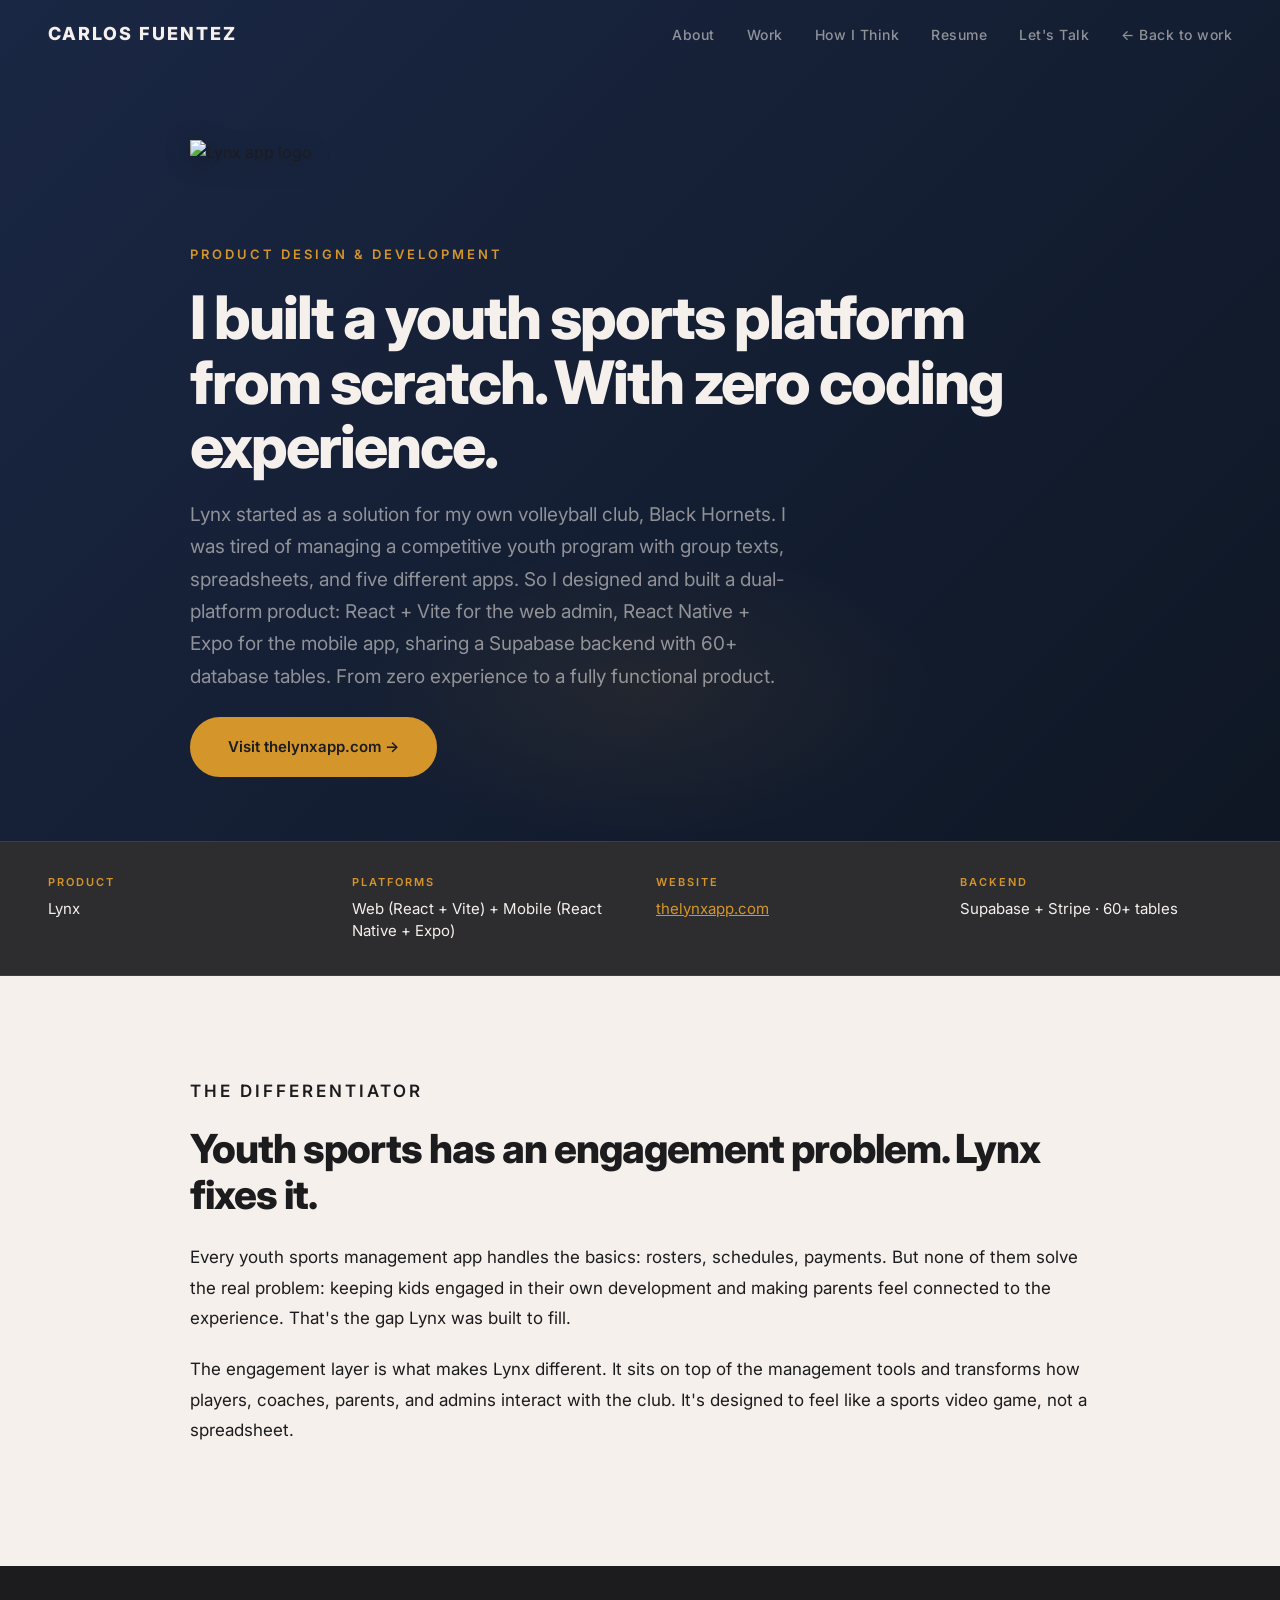
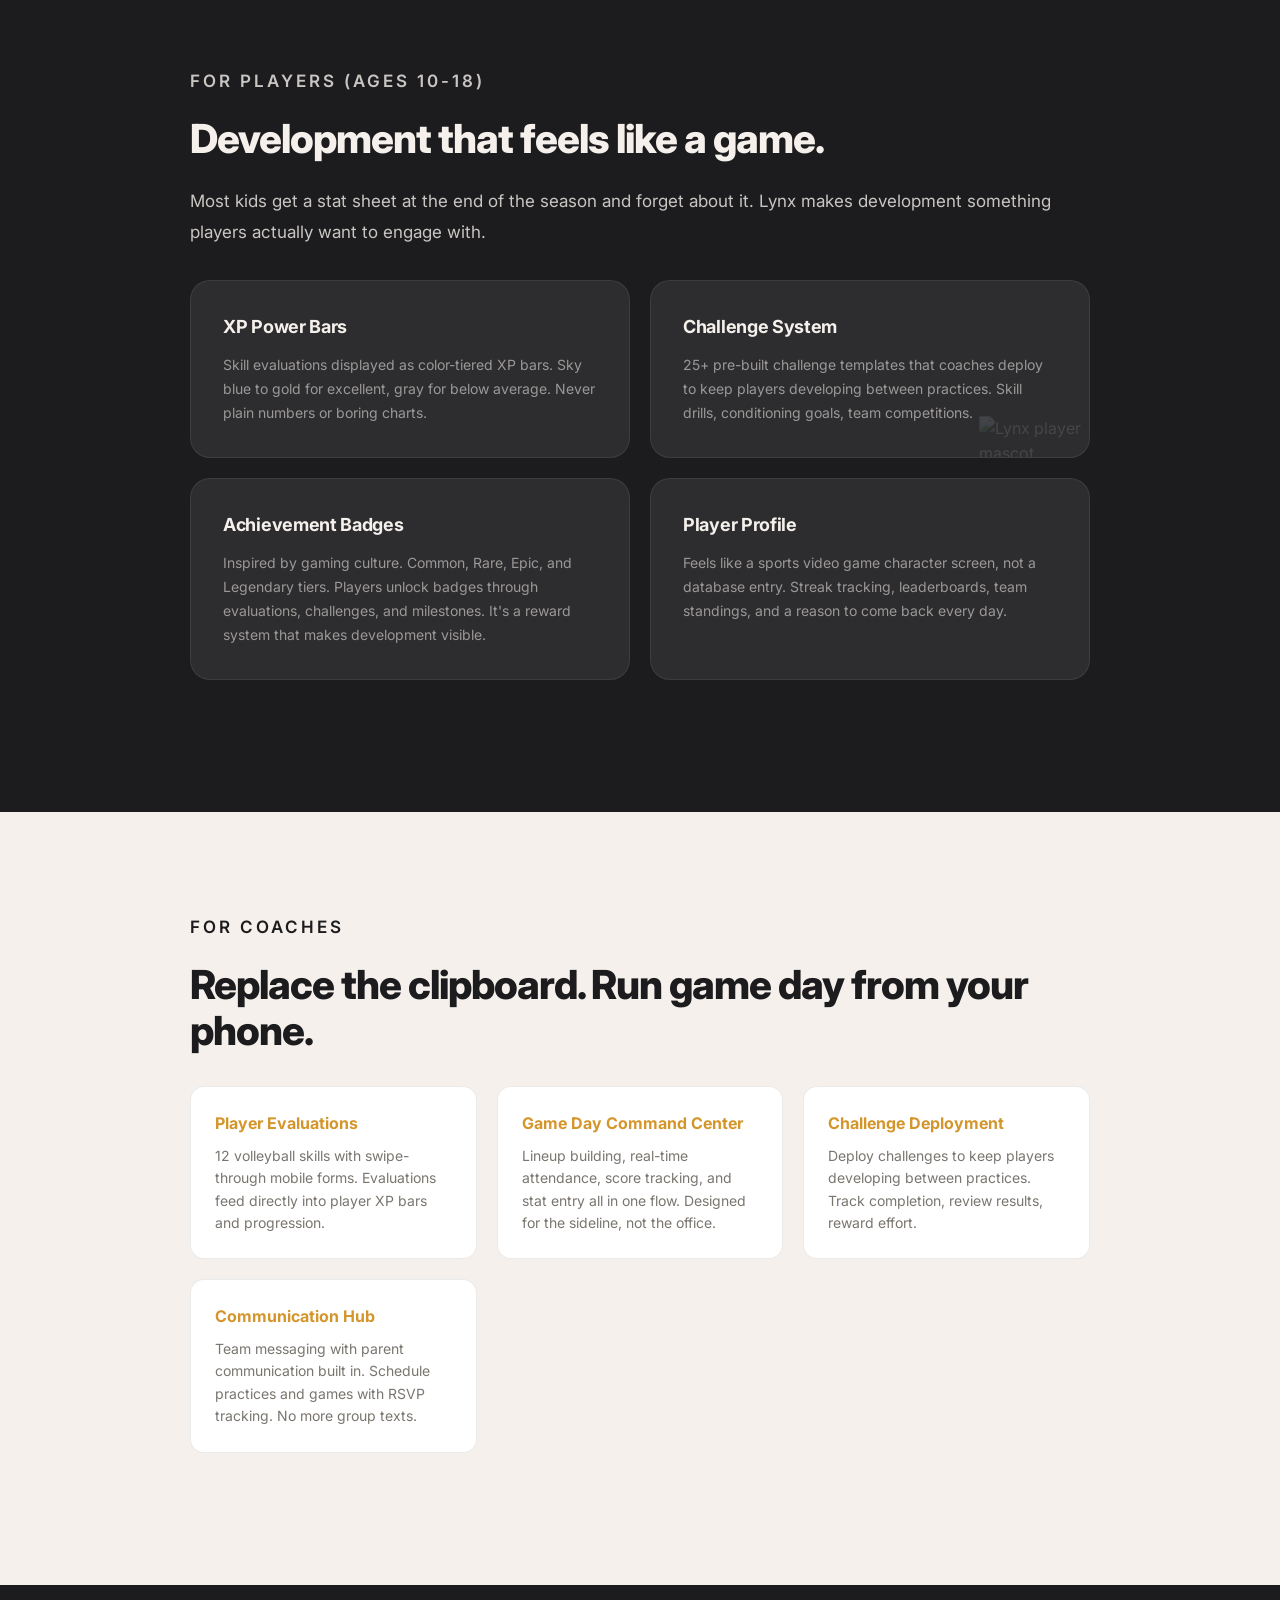
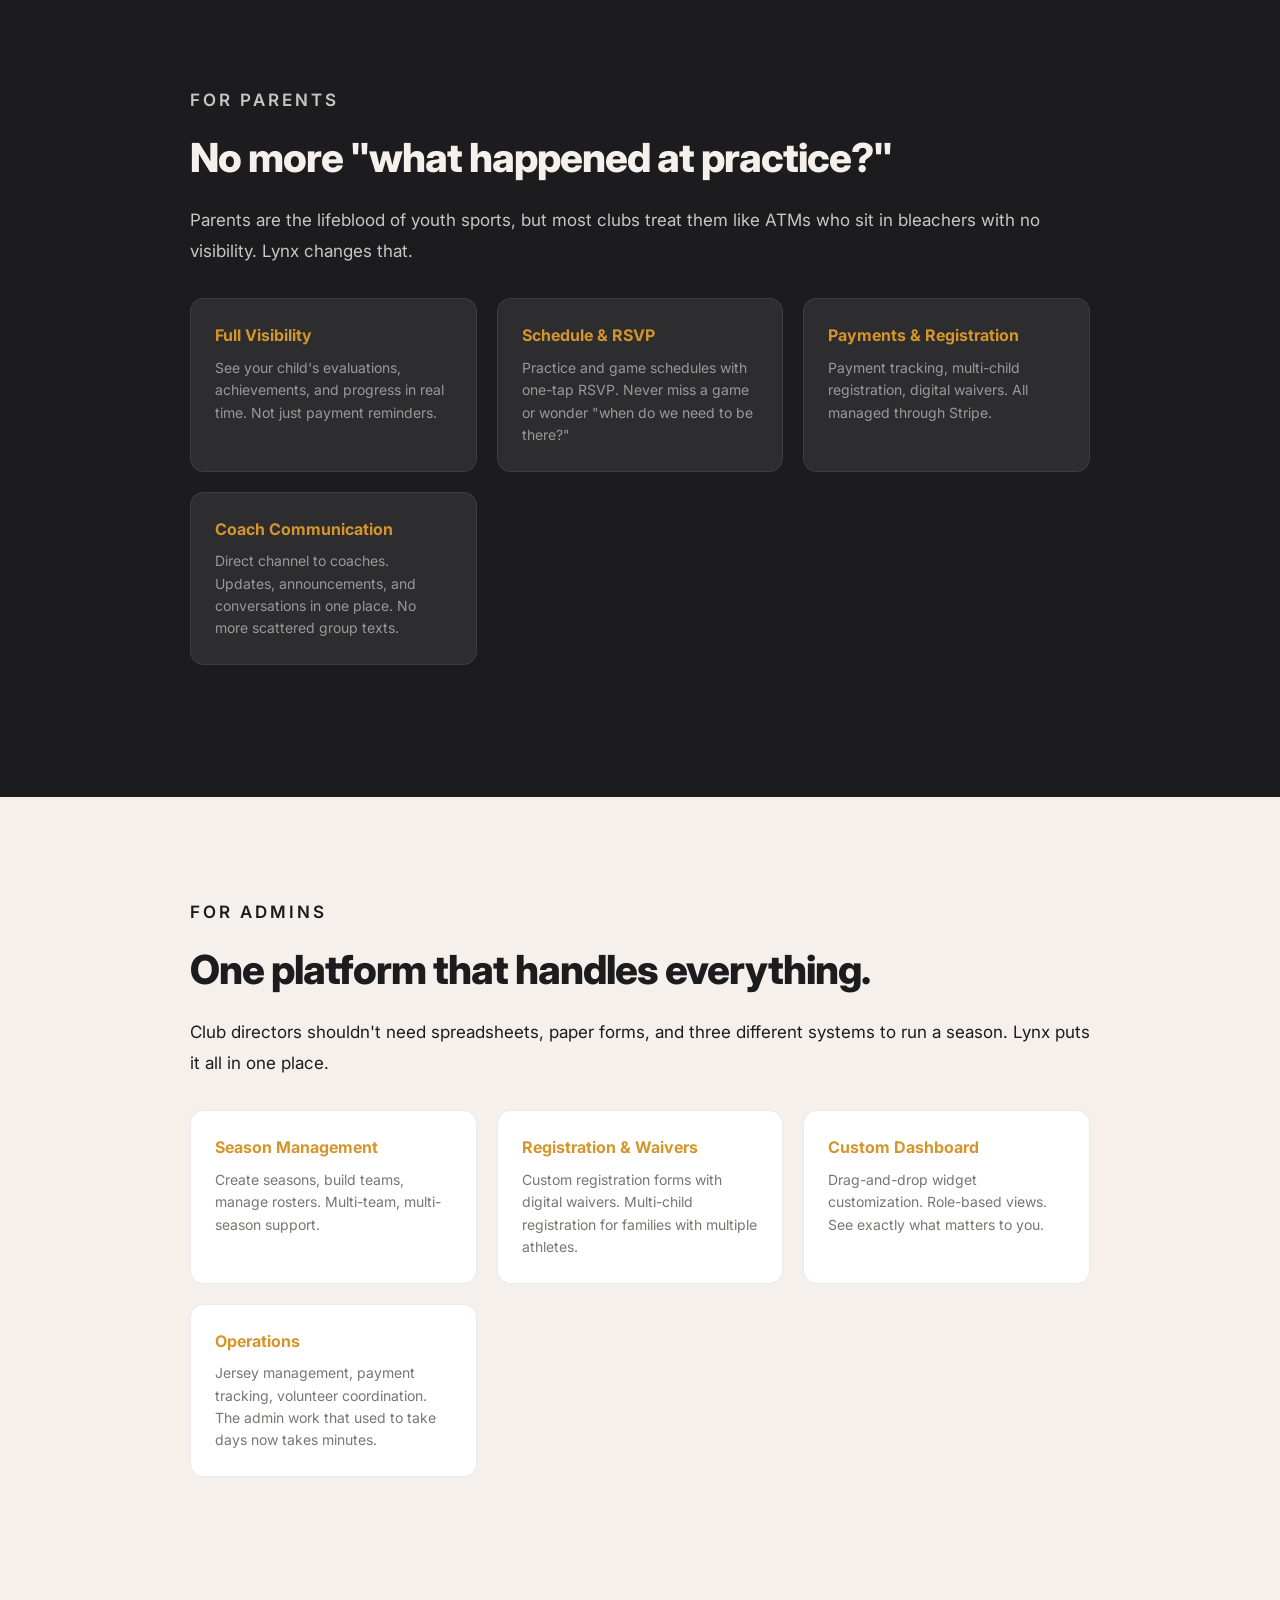
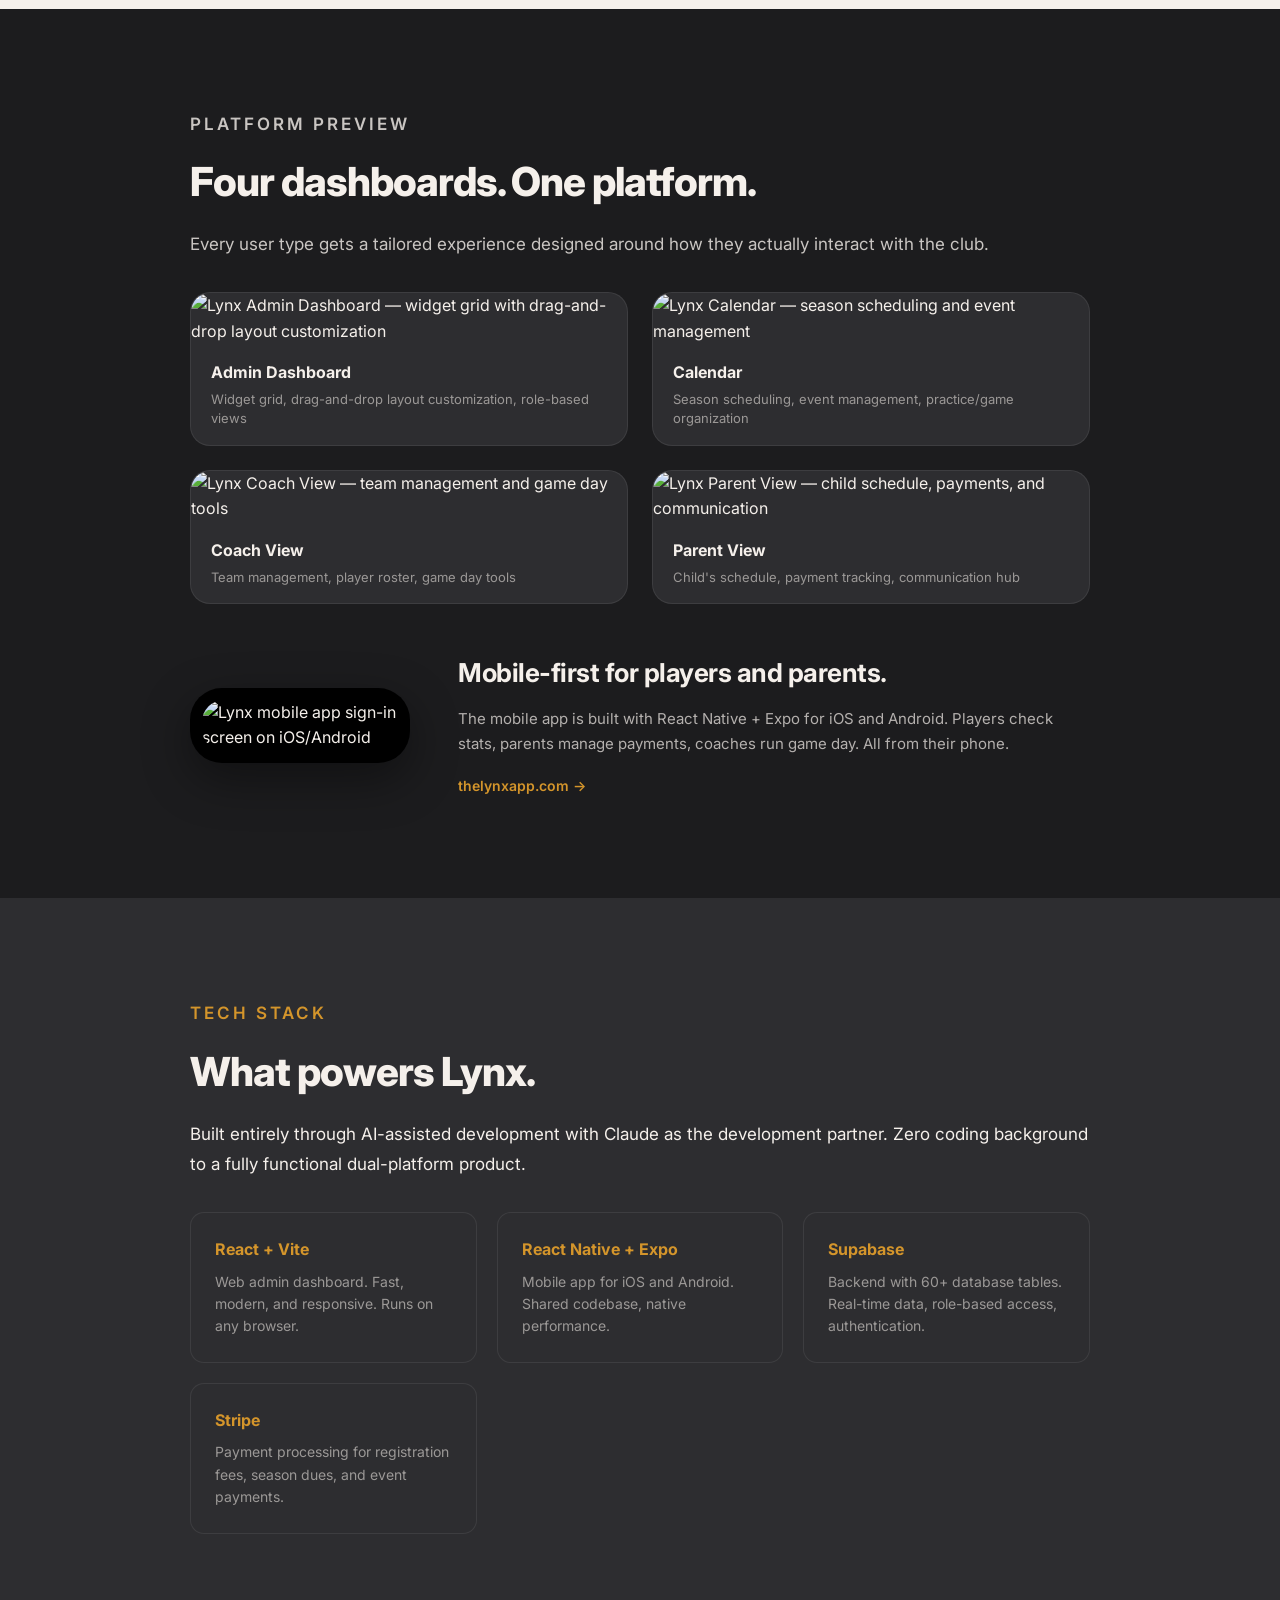
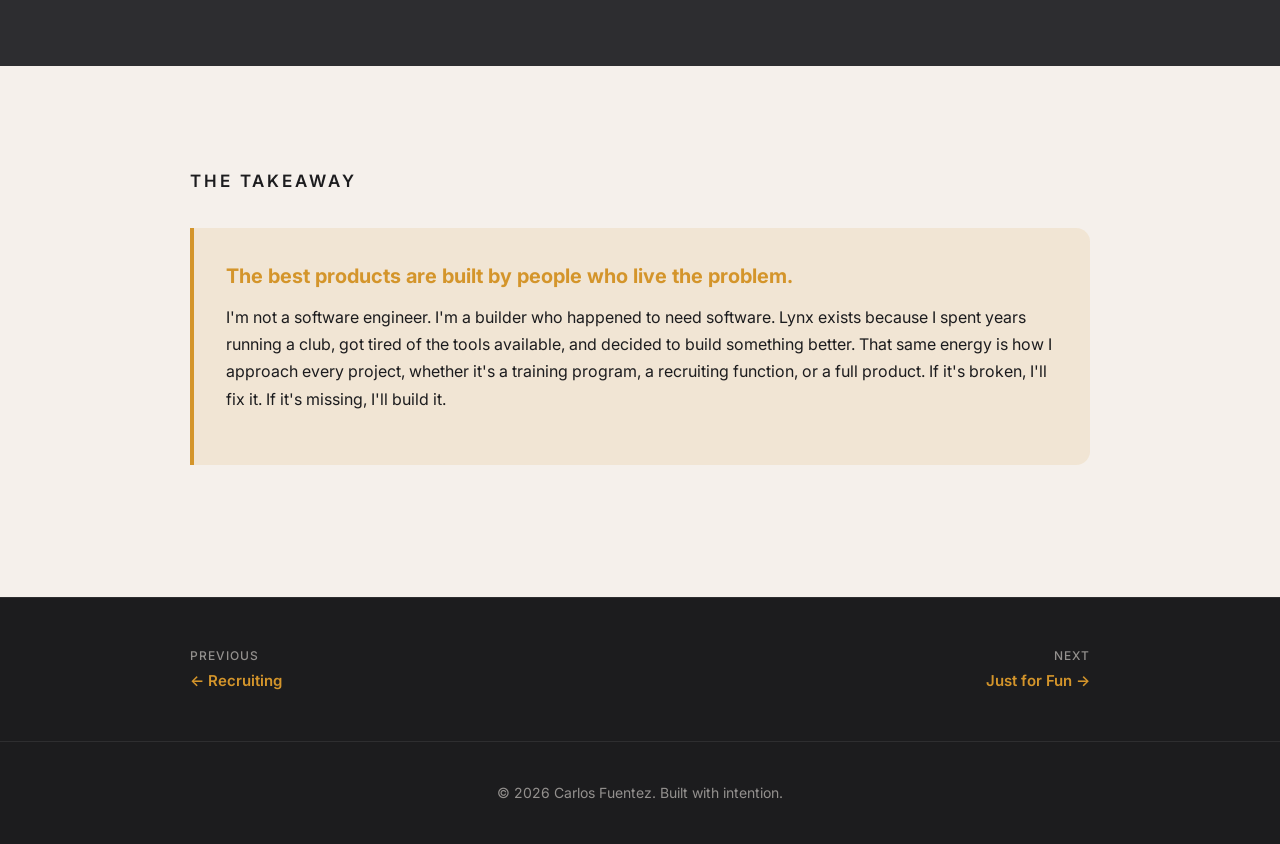
==== lynx.html @ 0f99f7c0 "Rewrite Lynx page with engagement system focus and tech stack Complete content rewrite: new hero mes" ====
<!DOCTYPE html>
<html lang="en">
<head>
  <meta charset="UTF-8">
  <meta name="viewport" content="width=device-width, initial-scale=1.0">
  <title>Lynx — Carlos Fuentez</title>
  <meta name="description" content="Lynx: a dual-platform youth sports engagement and operations platform built from scratch with zero coding experience. React web + React Native mobile, Supabase backend, 60+ database tables.">
  <link rel="stylesheet" href="css/style.css">
  <style>
    .lynx-brand { background: linear-gradient(135deg, #1a2744 0%, #0f1724 100%); }
  </style>
</head>
<body>

  <!-- Navigation -->
  <nav id="nav">
    <a href="index.html" class="nav-name">Carlos Fuentez</a>
    <ul class="nav-links">
      <li><a href="index.html#about">About</a></li>
      <li><a href="index.html#work">Work</a></li>
      <li><a href="index.html#philosophy">How I Think</a></li>
      <li><a href="resume.html">Resume</a></li>
      <li><a href="index.html#contact">Let's Talk</a></li>
      <li><a href="index.html#work" class="nav-back">← Back to work</a></li>
    </ul>
    <button class="nav-hamburger" aria-label="Toggle menu">
      <span></span>
      <span></span>
      <span></span>
    </button>
  </nav>

  <div class="mobile-menu">
    <a href="index.html#about">About</a>
    <a href="index.html#work">Work</a>
    <a href="index.html#philosophy">How I Think</a>
    <a href="resume.html">Resume</a>
    <a href="index.html#contact">Let's Talk</a>
    <a href="index.html#work">← Back to work</a>
  </div>

  <!-- ==================== HERO ==================== -->
  <section class="cs-hero lynx-brand" style="min-height: 55vh;">
    <div class="cs-hero-inner">
      <div class="lynx-hero-logo reveal">
        <img src="images/lynx-logo.png" alt="Lynx app logo" class="lynx-hero-logo-img">
      </div>
      <p class="cs-hero-label reveal">Product Design & Development</p>
      <h1 class="cs-hero-headline reveal">I built a youth sports platform from scratch. With zero coding experience.</h1>
      <p class="cs-hero-subtext reveal">Lynx started as a solution for my own volleyball club, Black Hornets. I was tired of managing a competitive youth program with group texts, spreadsheets, and five different apps. So I designed and built a dual-platform product: React + Vite for the web admin, React Native + Expo for the mobile app, sharing a Supabase backend with 60+ database tables. From zero experience to a fully functional product.</p>
      <a href="https://thelynxapp.com" target="_blank" rel="noopener" class="btn-primary reveal" style="margin-top: 24px; display: inline-block;">Visit thelynxapp.com →</a>
    </div>
  </section>

  <!-- Metadata Bar -->
  <div class="meta-bar">
    <div class="meta-bar-inner reveal">
      <div class="reveal-child">
        <p class="meta-item-label">Product</p>
        <p class="meta-item-value">Lynx</p>
      </div>
      <div class="reveal-child">
        <p class="meta-item-label">Platforms</p>
        <p class="meta-item-value">Web (React + Vite) + Mobile (React Native + Expo)</p>
      </div>
      <div class="reveal-child">
        <p class="meta-item-label">Website</p>
        <p class="meta-item-value"><a href="https://thelynxapp.com" target="_blank" rel="noopener" style="color: var(--accent); text-decoration: underline;">thelynxapp.com</a></p>
      </div>
      <div class="reveal-child">
        <p class="meta-item-label">Backend</p>
        <p class="meta-item-value">Supabase + Stripe · 60+ tables</p>
      </div>
    </div>
  </div>

  <!-- ==================== THE ENGAGEMENT SYSTEM ==================== -->
  <section class="cs-section cs-section--light">
    <div class="cs-content reveal">
      <p class="section-label reveal-child">The Differentiator</p>
      <h2 class="reveal-child">Youth sports has an engagement problem. Lynx fixes it.</h2>
      <p class="reveal-child">Every youth sports management app handles the basics: rosters, schedules, payments. But none of them solve the real problem: keeping kids engaged in their own development and making parents feel connected to the experience. That's the gap Lynx was built to fill.</p>
      <p class="reveal-child">The engagement layer is what makes Lynx different. It sits on top of the management tools and transforms how players, coaches, parents, and admins interact with the club. It's designed to feel like a sports video game, not a spreadsheet.</p>
    </div>
  </section>

  <!-- ==================== PLAYER EXPERIENCE ==================== -->
  <section class="cs-section cs-section--dark">
    <div class="cs-content reveal">
      <p class="section-label reveal-child">For Players (Ages 10-18)</p>
      <h2 class="reveal-child">Development that feels like a game.</h2>
      <p class="reveal-child">Most kids get a stat sheet at the end of the season and forget about it. Lynx makes development something players actually want to engage with.</p>

      <div class="lynx-problems-grid">
        <div class="lynx-problem-card lynx-problem-card--dark reveal-child">
          <h4>XP Power Bars</h4>
          <p>Skill evaluations displayed as color-tiered XP bars. Sky blue to gold for excellent, gray for below average. Never plain numbers or boring charts.</p>
        </div>
        <div class="lynx-problem-card lynx-problem-card--dark lynx-problem-card--mascot reveal-child">
          <img src="images/lynx-mascot-player.png" alt="Lynx player mascot" class="lynx-card-mascot" loading="lazy">
          <h4>Challenge System</h4>
          <p>25+ pre-built challenge templates that coaches deploy to keep players developing between practices. Skill drills, conditioning goals, team competitions.</p>
        </div>
        <div class="lynx-problem-card lynx-problem-card--dark reveal-child">
          <h4>Achievement Badges</h4>
          <p>Inspired by gaming culture. Common, Rare, Epic, and Legendary tiers. Players unlock badges through evaluations, challenges, and milestones. It's a reward system that makes development visible.</p>
        </div>
        <div class="lynx-problem-card lynx-problem-card--dark reveal-child">
          <h4>Player Profile</h4>
          <p>Feels like a sports video game character screen, not a database entry. Streak tracking, leaderboards, team standings, and a reason to come back every day.</p>
        </div>
      </div>
    </div>
  </section>

  <!-- ==================== COACH TOOLS ==================== -->
  <section class="cs-section cs-section--light">
    <div class="cs-content reveal">
      <p class="section-label reveal-child">For Coaches</p>
      <h2 class="reveal-child">Replace the clipboard. Run game day from your phone.</h2>

      <div class="deliverables-grid">
        <div class="deliverable-item deliverable-item--light reveal-child">
          <h4>Player Evaluations</h4>
          <p>12 volleyball skills with swipe-through mobile forms. Evaluations feed directly into player XP bars and progression.</p>
        </div>
        <div class="deliverable-item deliverable-item--light reveal-child">
          <h4>Game Day Command Center</h4>
          <p>Lineup building, real-time attendance, score tracking, and stat entry all in one flow. Designed for the sideline, not the office.</p>
        </div>
        <div class="deliverable-item deliverable-item--light reveal-child">
          <h4>Challenge Deployment</h4>
          <p>Deploy challenges to keep players developing between practices. Track completion, review results, reward effort.</p>
        </div>
        <div class="deliverable-item deliverable-item--light reveal-child">
          <h4>Communication Hub</h4>
          <p>Team messaging with parent communication built in. Schedule practices and games with RSVP tracking. No more group texts.</p>
        </div>
      </div>
    </div>
  </section>

  <!-- ==================== PARENT EXPERIENCE ==================== -->
  <section class="cs-section cs-section--dark">
    <div class="cs-content reveal">
      <p class="section-label reveal-child">For Parents</p>
      <h2 class="reveal-child">No more "what happened at practice?"</h2>
      <p class="reveal-child">Parents are the lifeblood of youth sports, but most clubs treat them like ATMs who sit in bleachers with no visibility. Lynx changes that.</p>

      <div class="deliverables-grid">
        <div class="deliverable-item reveal-child">
          <h4>Full Visibility</h4>
          <p>See your child's evaluations, achievements, and progress in real time. Not just payment reminders.</p>
        </div>
        <div class="deliverable-item reveal-child">
          <h4>Schedule & RSVP</h4>
          <p>Practice and game schedules with one-tap RSVP. Never miss a game or wonder "when do we need to be there?"</p>
        </div>
        <div class="deliverable-item reveal-child">
          <h4>Payments & Registration</h4>
          <p>Payment tracking, multi-child registration, digital waivers. All managed through Stripe.</p>
        </div>
        <div class="deliverable-item reveal-child">
          <h4>Coach Communication</h4>
          <p>Direct channel to coaches. Updates, announcements, and conversations in one place. No more scattered group texts.</p>
        </div>
      </div>
    </div>
  </section>

  <!-- ==================== ADMIN EXPERIENCE ==================== -->
  <section class="cs-section cs-section--light">
    <div class="cs-content reveal">
      <p class="section-label reveal-child">For Admins</p>
      <h2 class="reveal-child">One platform that handles everything.</h2>
      <p class="reveal-child">Club directors shouldn't need spreadsheets, paper forms, and three different systems to run a season. Lynx puts it all in one place.</p>

      <div class="deliverables-grid">
        <div class="deliverable-item deliverable-item--light reveal-child">
          <h4>Season Management</h4>
          <p>Create seasons, build teams, manage rosters. Multi-team, multi-season support.</p>
        </div>
        <div class="deliverable-item deliverable-item--light reveal-child">
          <h4>Registration & Waivers</h4>
          <p>Custom registration forms with digital waivers. Multi-child registration for families with multiple athletes.</p>
        </div>
        <div class="deliverable-item deliverable-item--light reveal-child">
          <h4>Custom Dashboard</h4>
          <p>Drag-and-drop widget customization. Role-based views. See exactly what matters to you.</p>
        </div>
        <div class="deliverable-item deliverable-item--light reveal-child">
          <h4>Operations</h4>
          <p>Jersey management, payment tracking, volunteer coordination. The admin work that used to take days now takes minutes.</p>
        </div>
      </div>
    </div>
  </section>

  <!-- ==================== PLATFORM PREVIEW ==================== -->
  <section class="cs-section cs-section--dark">
    <div class="cs-content reveal">
      <p class="section-label reveal-child">Platform Preview</p>
      <h2 class="reveal-child">Four dashboards. One platform.</h2>
      <p class="reveal-child">Every user type gets a tailored experience designed around how they actually interact with the club.</p>

      <div class="lynx-preview-grid reveal-child">
        <div class="lynx-preview-card">
          <img src="images/Lynx Admin.png" alt="Lynx Admin Dashboard — widget grid with drag-and-drop layout customization" class="lynx-preview-img" loading="lazy">
          <div class="lynx-preview-label">
            <h4>Admin Dashboard</h4>
            <p>Widget grid, drag-and-drop layout customization, role-based views</p>
          </div>
        </div>
        <div class="lynx-preview-card">
          <img src="images/Lynx Calendar.png" alt="Lynx Calendar — season scheduling and event management" class="lynx-preview-img" loading="lazy">
          <div class="lynx-preview-label">
            <h4>Calendar</h4>
            <p>Season scheduling, event management, practice/game organization</p>
          </div>
        </div>
        <div class="lynx-preview-card">
          <img src="images/Lynx Coach.png" alt="Lynx Coach View — team management and game day tools" class="lynx-preview-img" loading="lazy">
          <div class="lynx-preview-label">
            <h4>Coach View</h4>
            <p>Team management, player roster, game day tools</p>
          </div>
        </div>
        <div class="lynx-preview-card">
          <img src="images/Lynx Parent.png" alt="Lynx Parent View — child schedule, payments, and communication" class="lynx-preview-img" loading="lazy">
          <div class="lynx-preview-label">
            <h4>Parent View</h4>
            <p>Child's schedule, payment tracking, communication hub</p>
          </div>
        </div>
      </div>

      <!-- Mobile App -->
      <div class="lynx-mobile-showcase reveal-child">
        <div class="lynx-phone-frame">
          <img src="images/lynx mobile signin.jfif" alt="Lynx mobile app sign-in screen on iOS/Android" class="lynx-phone-screen" loading="lazy">
        </div>
        <div class="lynx-mobile-text">
          <h3>Mobile-first for players and parents.</h3>
          <p>The mobile app is built with React Native + Expo for iOS and Android. Players check stats, parents manage payments, coaches run game day. All from their phone.</p>
          <a href="https://thelynxapp.com" target="_blank" rel="noopener" style="color: var(--accent); font-weight: 600; font-size: 14px;">thelynxapp.com →</a>
        </div>
      </div>
    </div>
  </section>

  <!-- ==================== TECH STACK ==================== -->
  <section class="cs-section cs-section--alt">
    <div class="cs-content reveal">
      <p class="section-label reveal-child">Tech Stack</p>
      <h2 class="reveal-child">What powers Lynx.</h2>
      <p class="reveal-child">Built entirely through AI-assisted development with Claude as the development partner. Zero coding background to a fully functional dual-platform product.</p>

      <div class="deliverables-grid">
        <div class="deliverable-item reveal-child">
          <h4>React + Vite</h4>
          <p>Web admin dashboard. Fast, modern, and responsive. Runs on any browser.</p>
        </div>
        <div class="deliverable-item reveal-child">
          <h4>React Native + Expo</h4>
          <p>Mobile app for iOS and Android. Shared codebase, native performance.</p>
        </div>
        <div class="deliverable-item reveal-child">
          <h4>Supabase</h4>
          <p>Backend with 60+ database tables. Real-time data, role-based access, authentication.</p>
        </div>
        <div class="deliverable-item reveal-child">
          <h4>Stripe</h4>
          <p>Payment processing for registration fees, season dues, and event payments.</p>
        </div>
      </div>
    </div>
  </section>

  <!-- ==================== TAKEAWAY ==================== -->
  <section class="cs-section cs-section--light">
    <div class="cs-content reveal">
      <p class="section-label reveal-child">The Takeaway</p>
      <div class="takeaway reveal-child">
        <h3>The best products are built by people who live the problem.</h3>
        <p>I'm not a software engineer. I'm a builder who happened to need software. Lynx exists because I spent years running a club, got tired of the tools available, and decided to build something better. That same energy is how I approach every project, whether it's a training program, a recruiting function, or a full product. If it's broken, I'll fix it. If it's missing, I'll build it.</p>
      </div>
    </div>
  </section>

  <!-- ==================== CASE STUDY NAV ==================== -->
  <nav class="cs-nav">
    <div class="cs-nav-inner">
      <a href="recruiting.html" class="cs-nav-link cs-nav-link--prev">
        <small>Previous</small>
        ← Recruiting
      </a>
      <a href="fun.html" class="cs-nav-link cs-nav-link--next">
        <small>Next</small>
        Just for Fun →
      </a>
    </div>
  </nav>

  <footer>
    <p>&copy; 2026 Carlos Fuentez. Built with intention.</p>
  </footer>

  <script src="js/main.js"></script>
</body>
</html>
---- css/style.css ----
/* ===================================================================
   Carlos Fuentez Portfolio — Shared Stylesheet
   =================================================================== */

/* --- Google Fonts --- */
@import url('https://fonts.googleapis.com/css2?family=Inter:wght@300;400;500;600;700;800&display=swap');

/* --- Design Tokens --- */
:root {
  --bg-dark: #1C1C1E;
  --bg-dark-alt: #2D2D30;
  --bg-light: #F5F0EB;
  --bg-light-alt: #EAE4DC;
  --text-light: #F5F0EB;
  --text-dark: #1C1C1E;
  --text-muted-light: rgba(245, 240, 235, 0.55);
  --text-muted-dark: #7A756F;
  --accent: #D4952B;
  --accent-hover: #E8A83A;
  --accent-subtle: rgba(212, 149, 43, 0.12);
  --border-dark: rgba(255, 255, 255, 0.08);
  --border-light: rgba(0, 0, 0, 0.08);

  --font-display: 'Inter', -apple-system, sans-serif;
  --font-body: 'Inter', -apple-system, sans-serif;

  --radius-sm: 8px;
  --radius-md: 14px;
  --radius-lg: 20px;
  --radius-xl: 28px;
  --shadow-card: 0 8px 32px rgba(0, 0, 0, 0.12);
  --shadow-card-hover: 0 16px 48px rgba(0, 0, 0, 0.2);
  --transition-smooth: all 0.4s cubic-bezier(0.16, 1, 0.3, 1);
  --max-width: 1280px;
  --max-width-content: 900px;
}

/* --- Reset --- */
*, *::before, *::after {
  margin: 0;
  padding: 0;
  box-sizing: border-box;
}

html {
  scroll-behavior: smooth;
  -webkit-font-smoothing: antialiased;
  -moz-osx-font-smoothing: grayscale;
}

body {
  font-family: var(--font-body);
  font-weight: 400;
  line-height: 1.6;
  color: var(--text-dark);
  background: var(--bg-dark);
  overflow-x: hidden;
}

img {
  max-width: 100%;
  display: block;
}

a {
  color: inherit;
  text-decoration: none;
}

ul {
  list-style: none;
}

/* --- Utility --- */
.container {
  max-width: var(--max-width);
  margin: 0 auto;
  padding: 0 clamp(20px, 4vw, 48px);
}

.container-narrow {
  max-width: var(--max-width-content);
  margin: 0 auto;
  padding: 0 clamp(20px, 4vw, 48px);
}

.section-label {
  font-size: 13px;
  font-weight: 600;
  letter-spacing: 3px;
  text-transform: uppercase;
  color: var(--accent);
  margin-bottom: 16px;
}

.section-headline {
  font-family: var(--font-display);
  font-weight: 800;
  font-size: clamp(28px, 4vw, 44px);
  line-height: 1.15;
  letter-spacing: -1px;
  margin-bottom: 24px;
}

.display-heading {
  font-family: var(--font-display);
  font-weight: 800;
  font-size: clamp(36px, 6vw, 72px);
  line-height: 1.05;
  letter-spacing: -2.5px;
}

/* ===================================================================
   NAVIGATION
   =================================================================== */
#nav {
  position: fixed;
  top: 0;
  left: 0;
  width: 100%;
  z-index: 1000;
  display: flex;
  align-items: center;
  justify-content: space-between;
  padding: 20px clamp(20px, 4vw, 48px);
  transition: background 0.4s ease, backdrop-filter 0.4s ease, box-shadow 0.4s ease;
}

#nav.scrolled {
  background: rgba(28, 28, 30, 0.75);
  backdrop-filter: blur(20px);
  -webkit-backdrop-filter: blur(20px);
  box-shadow: 0 1px 0 var(--border-dark);
}

.nav-name {
  font-family: var(--font-display);
  font-weight: 800;
  font-size: 18px;
  letter-spacing: 2px;
  color: var(--text-light);
  text-transform: uppercase;
}

.nav-links {
  display: flex;
  align-items: center;
  gap: 32px;
}

.nav-links a {
  font-size: 14px;
  font-weight: 500;
  color: var(--text-muted-light);
  transition: color 0.3s ease;
  letter-spacing: 0.5px;
}

.nav-links a:hover {
  color: var(--text-light);
}

.nav-back {
  font-size: 14px;
  font-weight: 500;
  color: var(--accent);
  transition: color 0.3s ease;
}

.nav-back:hover {
  color: var(--accent-hover);
}

/* Hamburger */
.nav-hamburger {
  display: none;
  flex-direction: column;
  gap: 5px;
  cursor: pointer;
  z-index: 1001;
  background: none;
  border: none;
  padding: 4px;
}

.nav-hamburger span {
  display: block;
  width: 24px;
  height: 2px;
  background: var(--text-light);
  transition: var(--transition-smooth);
  border-radius: 2px;
}

.nav-hamburger.active span:nth-child(1) {
  transform: rotate(45deg) translate(5px, 5px);
}

.nav-hamburger.active span:nth-child(2) {
  opacity: 0;
}

.nav-hamburger.active span:nth-child(3) {
  transform: rotate(-45deg) translate(5px, -5px);
}

/* Mobile menu overlay */
.mobile-menu {
  display: none;
  position: fixed;
  top: 0;
  left: 0;
  width: 100%;
  height: 100vh;
  background: rgba(28, 28, 30, 0.97);
  backdrop-filter: blur(24px);
  -webkit-backdrop-filter: blur(24px);
  z-index: 999;
  flex-direction: column;
  align-items: center;
  justify-content: center;
  gap: 32px;
}

.mobile-menu.active {
  display: flex;
}

.mobile-menu a {
  font-size: 24px;
  font-weight: 600;
  color: var(--text-light);
  transition: color 0.3s ease;
}

.mobile-menu a:hover {
  color: var(--accent);
}

/* ===================================================================
   HERO SECTION (Index)
   =================================================================== */
.hero {
  min-height: 100vh;
  display: flex;
  align-items: center;
  background: var(--bg-dark);
  padding: 120px clamp(20px, 4vw, 48px) 80px;
  position: relative;
  overflow: hidden;
}

.hero-inner {
  max-width: var(--max-width);
  margin: 0 auto;
  display: grid;
  grid-template-columns: 1fr 1fr;
  gap: clamp(40px, 6vw, 80px);
  align-items: center;
  width: 100%;
}

.hero-text {
  z-index: 2;
}

.hero-label {
  font-size: 13px;
  font-weight: 600;
  letter-spacing: 3px;
  color: var(--accent);
  margin-bottom: 24px;
  text-transform: uppercase;
}

.hero-headline {
  font-family: var(--font-display);
  font-weight: 800;
  font-size: clamp(40px, 5.5vw, 80px);
  line-height: 1.05;
  letter-spacing: -3px;
  color: var(--text-light);
  margin-bottom: 24px;
}

.hero-subtext {
  font-size: clamp(16px, 1.6vw, 19px);
  line-height: 1.7;
  color: var(--text-muted-light);
  margin-bottom: 40px;
  max-width: 520px;
}

.hero-cta {
  display: inline-flex;
  align-items: center;
  gap: 8px;
  padding: 14px 32px;
  border: 2px solid var(--accent);
  border-radius: 999px;
  color: var(--accent);
  font-weight: 600;
  font-size: 15px;
  transition: var(--transition-smooth);
}

.hero-cta:hover {
  background: var(--accent);
  color: var(--bg-dark);
}

.hero-image-wrapper {
  position: relative;
  display: flex;
  justify-content: center;
  align-items: center;
  z-index: 2;
}

.hero-image-glow {
  position: absolute;
  width: 110%;
  height: 110%;
  background: radial-gradient(ellipse at center, rgba(212, 149, 43, 0.07) 0%, transparent 70%);
  border-radius: 50%;
  z-index: 0;
}

.hero-image {
  width: 100%;
  max-width: 460px;
  border-radius: var(--radius-xl);
  object-fit: cover;
  position: relative;
  z-index: 1;
  box-shadow: 0 24px 64px rgba(0, 0, 0, 0.4);
}

/* ===================================================================
   CASE STUDY HERO
   =================================================================== */
.cs-hero {
  min-height: 50vh;
  display: flex;
  align-items: flex-end;
  background: var(--bg-dark);
  padding: 140px clamp(20px, 4vw, 48px) 64px;
  position: relative;
  overflow: hidden;
}

.cs-hero::before {
  content: '';
  position: absolute;
  bottom: 0;
  left: 50%;
  transform: translateX(-50%);
  width: 600px;
  height: 300px;
  background: radial-gradient(ellipse at center, rgba(212, 149, 43, 0.08) 0%, transparent 70%);
  pointer-events: none;
}

.cs-hero-bg {
  position: absolute;
  top: 0;
  left: 0;
  width: 100%;
  height: 100%;
  object-fit: cover;
  opacity: 0.15;
  z-index: 0;
}

.cs-hero-inner {
  max-width: var(--max-width-content);
  margin: 0 auto;
  width: 100%;
  position: relative;
  z-index: 2;
}

.cs-hero-label {
  font-size: 13px;
  font-weight: 600;
  letter-spacing: 3px;
  text-transform: uppercase;
  color: var(--accent);
  margin-bottom: 20px;
}

.cs-hero-headline {
  font-family: var(--font-display);
  font-weight: 800;
  font-size: clamp(32px, 5vw, 60px);
  line-height: 1.08;
  letter-spacing: -2px;
  color: var(--text-light);
  margin-bottom: 20px;
}

.cs-hero-subtext {
  font-size: clamp(16px, 1.5vw, 19px);
  line-height: 1.7;
  color: var(--text-muted-light);
  max-width: 600px;
}

/* Metadata bar */
.meta-bar {
  background: var(--bg-dark-alt);
  border-top: 1px solid var(--border-dark);
  border-bottom: 1px solid var(--border-dark);
  padding: 32px clamp(20px, 4vw, 48px);
}

.meta-bar-inner {
  max-width: var(--max-width);
  margin: 0 auto;
  display: grid;
  grid-template-columns: repeat(4, 1fr);
  gap: 32px;
}

.meta-item-label {
  font-size: 11px;
  font-weight: 600;
  letter-spacing: 2px;
  text-transform: uppercase;
  color: var(--accent);
  margin-bottom: 6px;
}

.meta-item-value {
  font-size: 15px;
  color: var(--text-light);
  line-height: 1.5;
}

/* ===================================================================
   ABOUT SECTION
   =================================================================== */
.about {
  background: var(--bg-light);
  padding: clamp(80px, 10vw, 140px) clamp(20px, 4vw, 48px);
}

.about-inner {
  max-width: var(--max-width);
  margin: 0 auto;
  display: grid;
  grid-template-columns: 1fr 1fr;
  gap: clamp(40px, 6vw, 80px);
}

.about-left .section-headline {
  color: var(--text-dark);
}

.about-right p {
  font-size: clamp(15px, 1.4vw, 17px);
  line-height: 1.8;
  color: var(--text-dark);
  margin-bottom: 20px;
}

.about-right p:last-child {
  margin-bottom: 0;
}

/* Stats row */
.stats-row {
  max-width: var(--max-width);
  margin: 0 auto;
  display: grid;
  grid-template-columns: repeat(4, 1fr);
  gap: 32px;
  padding-top: 64px;
  margin-top: 64px;
  border-top: 1px solid var(--border-light);
}

.stat-item {
  text-align: center;
}

.stat-number {
  font-family: var(--font-display);
  font-weight: 800;
  font-size: clamp(36px, 4vw, 56px);
  letter-spacing: -2px;
  color: var(--accent);
  line-height: 1;
  margin-bottom: 8px;
}

.stat-label {
  font-size: 14px;
  color: var(--text-muted-dark);
  font-weight: 500;
}

/* CliftonStrengths */
.strengths {
  max-width: var(--max-width);
  margin: 0 auto;
  padding-top: 64px;
  margin-top: 64px;
  border-top: 1px solid var(--border-light);
}

.strengths-header {
  text-align: center;
  margin-bottom: 32px;
}

.strengths-label {
  font-size: 13px;
  font-weight: 600;
  letter-spacing: 3px;
  text-transform: uppercase;
  color: var(--accent);
  margin-bottom: 16px;
  text-align: center;
}

.strengths-legend {
  display: flex;
  justify-content: center;
  gap: 24px;
  flex-wrap: wrap;
  margin-bottom: 8px;
}

.strengths-legend-item {
  display: flex;
  align-items: center;
  gap: 6px;
  font-size: 12px;
  color: var(--text-muted-dark);
  font-weight: 500;
}

.strengths-legend-dot {
  width: 10px;
  height: 10px;
  border-radius: 50%;
  flex-shrink: 0;
}

.strengths-legend-dot--executing   { background: #7B68A5; }
.strengths-legend-dot--influencing { background: #E88D2A; }
.strengths-legend-dot--relationship { background: #0070CD; }
.strengths-legend-dot--strategic   { background: #3B9C5A; }

.strengths-row {
  display: grid;
  grid-template-columns: repeat(5, 1fr);
  gap: 16px;
}

.strength-badge {
  background: var(--bg-dark);
  border-radius: var(--radius-md);
  padding: 24px 16px 20px;
  text-align: left;
  border: 1px solid var(--border-dark);
  transition: var(--transition-smooth);
  position: relative;
  overflow: hidden;
}

.strength-badge::before {
  content: '';
  position: absolute;
  top: 0;
  left: 0;
  width: 4px;
  height: 100%;
}

.strength-badge--influencing::before   { background: #E88D2A; }
.strength-badge--executing::before     { background: #7B68A5; }
.strength-badge--relationship::before  { background: #0070CD; }
.strength-badge--strategic::before     { background: #3B9C5A; }

.strength-badge:hover {
  transform: translateY(-3px);
  box-shadow: var(--shadow-card);
}

.strength-name {
  font-family: var(--font-display);
  font-weight: 700;
  font-size: 16px;
  margin-bottom: 4px;
  letter-spacing: -0.3px;
}

.strength-badge--influencing .strength-name   { color: #E88D2A; }
.strength-badge--executing .strength-name     { color: #7B68A5; }
.strength-badge--relationship .strength-name  { color: #0070CD; }
.strength-badge--strategic .strength-name     { color: #3B9C5A; }

.strength-domain {
  font-size: 10px;
  font-weight: 600;
  letter-spacing: 1.5px;
  text-transform: uppercase;
  margin-bottom: 8px;
}

.strength-badge--influencing .strength-domain   { color: rgba(232, 141, 42, 0.6); }
.strength-badge--executing .strength-domain     { color: rgba(123, 104, 165, 0.6); }
.strength-badge--relationship .strength-domain  { color: rgba(0, 112, 205, 0.6); }
.strength-badge--strategic .strength-domain     { color: rgba(59, 156, 90, 0.6); }

.strength-desc {
  font-size: 13px;
  line-height: 1.5;
  color: var(--text-muted-light);
}

/* Strengths 6-10 (pill row) */
.strengths-secondary-label {
  font-size: 12px;
  font-weight: 600;
  letter-spacing: 2px;
  text-transform: uppercase;
  color: var(--text-muted-dark);
  margin-top: 24px;
  margin-bottom: 12px;
  text-align: center;
}

.strengths-row-secondary {
  display: flex;
  justify-content: center;
  gap: 10px;
  flex-wrap: wrap;
}

.strength-pill {
  display: inline-flex;
  align-items: center;
  gap: 8px;
  background: var(--bg-dark);
  border: 1px solid var(--border-dark);
  border-radius: 999px;
  padding: 8px 18px;
  font-size: 13px;
  font-weight: 600;
  color: var(--text-light);
  transition: var(--transition-smooth);
  position: relative;
}

.strength-pill:hover {
  transform: translateY(-2px);
  box-shadow: var(--shadow-card);
}

.strength-pill-num {
  width: 22px;
  height: 22px;
  border-radius: 50%;
  display: inline-flex;
  align-items: center;
  justify-content: center;
  font-size: 11px;
  font-weight: 800;
  flex-shrink: 0;
}

.strength-pill--strategic .strength-pill-num  { background: #3B9C5A; color: #fff; }
.strength-pill--executing .strength-pill-num  { background: #7B68A5; color: #fff; }
.strength-pill--relationship .strength-pill-num { background: #0070CD; color: #fff; }
.strength-pill--influencing .strength-pill-num { background: #E88D2A; color: #fff; }

.strength-pill--strategic  { border-color: rgba(59, 156, 90, 0.25); }
.strength-pill--executing  { border-color: rgba(123, 104, 165, 0.25); }
.strength-pill--relationship { border-color: rgba(0, 112, 205, 0.25); }
.strength-pill--influencing { border-color: rgba(232, 141, 42, 0.25); }

.strength-pill-desc {
  font-size: 11px;
  font-weight: 400;
  color: var(--text-muted-light);
  margin-left: 4px;
}

.strengths-domain-breakdown {
  text-align: center;
  font-size: 13px;
  font-weight: 500;
  color: var(--text-muted-dark);
  margin-top: 20px;
  letter-spacing: 0.3px;
}

@media (max-width: 1024px) {
  .strengths-row {
    grid-template-columns: repeat(3, 1fr);
  }
}

@media (max-width: 768px) {
  .strengths-row {
    grid-template-columns: repeat(2, 1fr);
  }

  .strengths-legend {
    gap: 16px;
  }

  .strength-pill-desc {
    display: none;
  }
}

@media (max-width: 480px) {
  .strengths-row {
    grid-template-columns: 1fr;
  }
}

/* ===================================================================
   WORK SECTION (Cards Grid)
   =================================================================== */
.work {
  background: var(--bg-dark);
  padding: clamp(80px, 10vw, 140px) clamp(20px, 4vw, 48px);
}

.work-inner {
  max-width: var(--max-width);
  margin: 0 auto;
}

.work .section-headline {
  color: var(--text-light);
}

.work-grid {
  display: grid;
  grid-template-columns: repeat(3, 1fr);
  gap: 24px;
  margin-top: 48px;
}

.work-card {
  position: relative;
  border-radius: var(--radius-lg);
  overflow: hidden;
  min-height: 380px;
  display: flex;
  flex-direction: column;
  justify-content: flex-end;
  padding: 32px;
  cursor: pointer;
  transition: var(--transition-smooth);
  text-decoration: none;
}

.work-card:hover {
  transform: scale(1.02);
  box-shadow: var(--shadow-card-hover);
}

.work-card-bg {
  position: absolute;
  top: 0;
  left: 0;
  width: 100%;
  height: 100%;
  object-fit: cover;
  z-index: 0;
}

.work-card-overlay {
  position: absolute;
  top: 0;
  left: 0;
  width: 100%;
  height: 100%;
  background: linear-gradient(to top, rgba(28, 28, 30, 0.92) 20%, rgba(28, 28, 30, 0.4) 100%);
  z-index: 1;
  transition: var(--transition-smooth);
}

.work-card:hover .work-card-overlay {
  background: linear-gradient(to top, rgba(28, 28, 30, 0.85) 20%, rgba(28, 28, 30, 0.3) 100%);
}

/* Gradient-only cards (no image) */
.work-card--gradient {
  background: linear-gradient(135deg, #2D2D30 0%, #1C1C1E 100%);
}

.work-card--gradient-amber {
  background: linear-gradient(135deg, rgba(212, 149, 43, 0.15) 0%, var(--bg-dark) 100%);
}

.work-card--gradient-navy {
  background: linear-gradient(135deg, #1a2744 0%, #0f1724 100%);
}

.work-card--lynx {
  background: linear-gradient(135deg, #0B1628 0%, #1a2744 50%, #0B1628 100%);
  position: relative;
}

.work-card--lynx .lynx-logo-watermark {
  position: absolute;
  top: 50%;
  left: 50%;
  transform: translate(-50%, -50%);
  width: 280px;
  opacity: 0.15;
  z-index: 0;
  pointer-events: none;
  user-select: none;
  filter: brightness(1.3);
}

.work-card-url {
  font-size: 12px;
  color: rgba(75, 185, 236, 0.7);
  margin-bottom: 12px;
  font-weight: 500;
}

.work-card-content {
  position: relative;
  z-index: 2;
}

.work-card-tag {
  font-size: 11px;
  font-weight: 600;
  letter-spacing: 2px;
  text-transform: uppercase;
  color: var(--accent);
  margin-bottom: 12px;
}

.work-card-title {
  font-family: var(--font-display);
  font-weight: 700;
  font-size: clamp(20px, 2vw, 26px);
  color: var(--text-light);
  margin-bottom: 10px;
  letter-spacing: -0.5px;
}

.work-card-desc {
  font-size: 14px;
  line-height: 1.6;
  color: var(--text-muted-light);
  margin-bottom: 16px;
}

.work-card-link {
  font-size: 14px;
  font-weight: 600;
  color: var(--accent);
  transition: color 0.3s ease;
}

.work-card:hover .work-card-link {
  color: var(--accent-hover);
}

/* Bottom row centered */
.work-grid-bottom {
  display: grid;
  grid-template-columns: repeat(2, 1fr);
  gap: 24px;
  margin-top: 24px;
  max-width: calc(66.666% + 8px);
  margin-left: auto;
  margin-right: auto;
}

/* ===================================================================
   PHILOSOPHY SECTION
   =================================================================== */
.philosophy {
  background: var(--bg-light);
  padding: clamp(80px, 10vw, 140px) clamp(20px, 4vw, 48px);
}

.philosophy-inner {
  max-width: var(--max-width);
  margin: 0 auto;
}

.philosophy .section-headline {
  color: var(--text-dark);
  margin-bottom: 48px;
}

.philosophy-grid {
  display: grid;
  grid-template-columns: repeat(2, 1fr);
  gap: 32px;
}

.philosophy-card {
  background: white;
  border-radius: var(--radius-lg);
  padding: 40px 32px;
  box-shadow: var(--shadow-card);
  transition: var(--transition-smooth);
}

.philosophy-card:hover {
  transform: translateY(-4px);
  box-shadow: var(--shadow-card-hover);
}

.philosophy-number {
  font-family: var(--font-display);
  font-weight: 800;
  font-size: 48px;
  color: var(--accent);
  letter-spacing: -2px;
  margin-bottom: 16px;
  line-height: 1;
}

.philosophy-title {
  font-family: var(--font-display);
  font-weight: 700;
  font-size: 20px;
  color: var(--text-dark);
  margin-bottom: 16px;
  letter-spacing: -0.5px;
  line-height: 1.3;
}

.philosophy-text {
  font-size: 15px;
  line-height: 1.7;
  color: var(--text-muted-dark);
}

/* ===================================================================
   TESTIMONIALS
   =================================================================== */
.testimonials {
  background: var(--bg-dark);
  padding: clamp(80px, 10vw, 140px) clamp(20px, 4vw, 48px);
}

.testimonials-inner {
  max-width: var(--max-width);
  margin: 0 auto;
}

.testimonials .section-headline {
  color: var(--text-light);
  margin-bottom: 48px;
}

.testimonials-grid {
  display: grid;
  grid-template-columns: repeat(2, 1fr);
  gap: 32px;
}

.testimonial-card {
  background: var(--bg-dark-alt);
  border-radius: var(--radius-lg);
  padding: 40px;
  border: 1px solid var(--border-dark);
}

.testimonial-quote-mark {
  font-size: 64px;
  color: var(--accent);
  line-height: 1;
  margin-bottom: 8px;
  font-family: Georgia, serif;
}

.testimonial-text {
  font-size: 17px;
  line-height: 1.8;
  color: var(--text-light);
  font-style: italic;
  margin-bottom: 24px;
}

.testimonial-author {
  font-size: 14px;
  font-weight: 600;
  color: var(--text-muted-light);
}

/* ===================================================================
   CONTACT SECTION
   =================================================================== */
.contact {
  background: var(--bg-light);
  padding: clamp(80px, 10vw, 140px) clamp(20px, 4vw, 48px);
  text-align: center;
}

.contact-inner {
  max-width: 600px;
  margin: 0 auto;
}

.contact .section-headline {
  color: var(--text-dark);
}

.contact-text {
  font-size: clamp(16px, 1.5vw, 18px);
  line-height: 1.7;
  color: var(--text-muted-dark);
  margin-bottom: 40px;
}

.contact-buttons {
  display: flex;
  gap: 16px;
  justify-content: center;
  flex-wrap: wrap;
}

.btn-primary {
  display: inline-flex;
  align-items: center;
  gap: 8px;
  padding: 16px 36px;
  background: var(--accent);
  color: var(--bg-dark);
  border-radius: 999px;
  font-weight: 600;
  font-size: 15px;
  transition: var(--transition-smooth);
  border: 2px solid var(--accent);
}

.btn-primary:hover {
  background: var(--accent-hover);
  border-color: var(--accent-hover);
}

.btn-secondary {
  display: inline-flex;
  align-items: center;
  gap: 8px;
  padding: 16px 36px;
  background: transparent;
  color: var(--text-dark);
  border: 2px solid var(--border-light);
  border-radius: 999px;
  font-weight: 600;
  font-size: 15px;
  transition: var(--transition-smooth);
}

.btn-secondary:hover {
  border-color: var(--accent);
  color: var(--accent);
}

/* ===================================================================
   FOOTER
   =================================================================== */
footer {
  background: var(--bg-dark);
  padding: 40px clamp(20px, 4vw, 48px);
  text-align: center;
  border-top: 1px solid var(--border-dark);
}

footer p {
  font-size: 14px;
  color: var(--text-muted-light);
}

/* ===================================================================
   CASE STUDY CONTENT SECTIONS
   =================================================================== */
.cs-section {
  padding: clamp(64px, 8vw, 100px) clamp(20px, 4vw, 48px);
}

.cs-section--dark {
  background: var(--bg-dark);
  color: var(--text-light);
}

.cs-section--light {
  background: var(--bg-light);
  color: var(--text-dark);
}

.cs-section--alt {
  background: var(--bg-dark-alt);
  color: var(--text-light);
}

.cs-content {
  max-width: var(--max-width-content);
  margin: 0 auto;
}

.cs-content h2 {
  font-family: var(--font-display);
  font-weight: 800;
  font-size: clamp(24px, 3.5vw, 40px);
  letter-spacing: -1px;
  margin-bottom: 24px;
  line-height: 1.15;
}

.cs-section--dark h2 {
  color: var(--text-light);
}

.cs-section--light h2 {
  color: var(--text-dark);
}

.cs-content p {
  font-size: clamp(15px, 1.4vw, 17px);
  line-height: 1.8;
  margin-bottom: 20px;
}

.cs-section--dark p {
  color: rgba(245, 240, 235, 0.8);
}

.cs-section--light p {
  color: var(--text-dark);
}

/* Full-width images in case studies */
.cs-full-image {
  width: 100%;
  border-radius: var(--radius-lg);
  margin: 40px 0;
  object-fit: cover;
  max-height: 500px;
}

/* Deliverables / features grid */
.deliverables-grid {
  display: grid;
  grid-template-columns: repeat(auto-fit, minmax(240px, 1fr));
  gap: 20px;
  margin: 32px 0;
}

.deliverable-item {
  background: var(--bg-dark-alt);
  border-radius: var(--radius-md);
  padding: 24px;
  border: 1px solid var(--border-dark);
}

.deliverable-item h4 {
  font-weight: 700;
  font-size: 16px;
  color: var(--accent);
  margin-bottom: 8px;
}

.deliverable-item p {
  font-size: 14px;
  line-height: 1.6;
  color: var(--text-muted-light);
  margin-bottom: 0;
}

/* Light version */
.deliverable-item--light {
  background: white;
  border: 1px solid var(--border-light);
}

.deliverable-item--light h4 {
  color: var(--accent);
}

.deliverable-item--light p {
  color: var(--text-muted-dark);
}

/* Impact numbers grid */
.impact-grid {
  display: grid;
  grid-template-columns: repeat(auto-fit, minmax(180px, 1fr));
  gap: 24px;
  margin: 32px 0;
}

.impact-item {
  text-align: center;
  padding: 24px;
}

.impact-number {
  font-family: var(--font-display);
  font-weight: 800;
  font-size: clamp(32px, 3.5vw, 48px);
  color: var(--accent);
  letter-spacing: -2px;
  line-height: 1;
  margin-bottom: 8px;
}

.impact-label {
  font-size: 14px;
  color: var(--text-muted-light);
}

.cs-section--light .impact-label {
  color: var(--text-muted-dark);
}

/* Tools / tags */
.tools-list {
  display: flex;
  flex-wrap: wrap;
  gap: 10px;
  margin: 24px 0;
}

.tool-tag {
  padding: 8px 18px;
  background: var(--accent-subtle);
  color: var(--accent);
  border-radius: 999px;
  font-size: 13px;
  font-weight: 600;
}

/* Program cards */
.program-card {
  background: var(--bg-dark-alt);
  border-radius: var(--radius-lg);
  padding: 32px;
  margin-bottom: 20px;
  border: 1px solid var(--border-dark);
}

.program-card--light {
  background: white;
  border: 1px solid var(--border-light);
}

.program-card h3 {
  font-family: var(--font-display);
  font-weight: 700;
  font-size: 22px;
  margin-bottom: 12px;
  letter-spacing: -0.5px;
}

.cs-section--dark .program-card h3 {
  color: var(--text-light);
}

.cs-section--light .program-card h3 {
  color: var(--text-dark);
}

.program-card .program-meta {
  display: flex;
  flex-wrap: wrap;
  gap: 24px;
  margin-bottom: 12px;
}

.program-meta-item {
  font-size: 13px;
}

.program-meta-item strong {
  color: var(--accent);
  font-weight: 600;
}

/* Video embeds */
.video-grid {
  display: grid;
  grid-template-columns: repeat(auto-fit, minmax(320px, 1fr));
  gap: 24px;
  margin: 32px 0;
}

.video-embed {
  margin-bottom: 16px;
}

.video-container {
  position: relative;
  width: 100%;
  padding-bottom: 56.25%;
  border-radius: var(--radius-lg);
  overflow: hidden;
  background: var(--bg-dark-alt);
}

.video-container iframe,
.video-container video {
  position: absolute;
  top: 0;
  left: 0;
  width: 100%;
  height: 100%;
}

.video-caption {
  font-size: 14px;
  color: var(--text-muted-light);
  margin-top: 12px;
  text-align: center;
}

.cs-section--light .video-caption {
  color: var(--text-muted-dark);
}

/* Chapter sections */
.chapter-label {
  font-size: 12px;
  font-weight: 700;
  letter-spacing: 3px;
  text-transform: uppercase;
  color: var(--accent);
  margin-bottom: 8px;
}

/* Case study nav */
.cs-nav {
  background: var(--bg-dark);
  padding: 48px clamp(20px, 4vw, 48px);
  border-top: 1px solid var(--border-dark);
}

.cs-nav-inner {
  max-width: var(--max-width-content);
  margin: 0 auto;
  display: flex;
  justify-content: space-between;
  align-items: center;
}

.cs-nav-link {
  font-size: 15px;
  font-weight: 600;
  color: var(--accent);
  transition: color 0.3s ease;
}

.cs-nav-link:hover {
  color: var(--accent-hover);
}

.cs-nav-link--next {
  text-align: right;
}

.cs-nav-link--next small {
  display: block;
  font-size: 12px;
  font-weight: 500;
  color: var(--text-muted-light);
  margin-bottom: 4px;
  text-transform: uppercase;
  letter-spacing: 1px;
}

.cs-nav-link--prev small {
  display: block;
  font-size: 12px;
  font-weight: 500;
  color: var(--text-muted-light);
  margin-bottom: 4px;
  text-transform: uppercase;
  letter-spacing: 1px;
}

/* Takeaway callout */
.takeaway {
  background: var(--accent-subtle);
  border-left: 4px solid var(--accent);
  border-radius: 0 var(--radius-md) var(--radius-md) 0;
  padding: 32px;
  margin: 32px 0;
}

.takeaway h3 {
  font-family: var(--font-display);
  font-weight: 700;
  font-size: 20px;
  margin-bottom: 12px;
  color: var(--accent);
}

.takeaway p {
  font-size: 16px;
  line-height: 1.7;
}

/* ===================================================================
   MODULE SHOWCASE (learning.html)
   =================================================================== */
.module-showcase {
  background: var(--bg-dark);
  border-radius: var(--radius-xl);
  padding: clamp(32px, 5vw, 56px);
  margin: 48px 0;
  border: 1px solid var(--border-dark);
  position: relative;
  overflow: hidden;
}

.module-showcase::before {
  content: '';
  position: absolute;
  top: -40%;
  right: -10%;
  width: 400px;
  height: 400px;
  background: radial-gradient(ellipse at center, rgba(212, 149, 43, 0.06) 0%, transparent 70%);
  pointer-events: none;
}

.module-showcase-header {
  margin-bottom: 32px;
}

.module-showcase-tag {
  font-size: 11px;
  font-weight: 700;
  letter-spacing: 2.5px;
  text-transform: uppercase;
  color: var(--accent);
  margin-bottom: 12px;
  display: flex;
  align-items: center;
  gap: 8px;
}

.module-showcase-tag::before {
  content: '';
  width: 8px;
  height: 8px;
  background: var(--accent);
  border-radius: 50%;
  display: inline-block;
  animation: pulse-dot 2s ease-in-out infinite;
}

@keyframes pulse-dot {
  0%, 100% { opacity: 1; }
  50% { opacity: 0.4; }
}

.module-showcase h2 {
  font-family: var(--font-display);
  font-weight: 800;
  font-size: clamp(24px, 3vw, 36px);
  color: var(--text-light);
  letter-spacing: -1px;
  margin-bottom: 16px;
  line-height: 1.15;
}

.module-showcase-desc {
  font-size: clamp(15px, 1.4vw, 17px);
  line-height: 1.8;
  color: rgba(245, 240, 235, 0.75);
  max-width: 720px;
  margin-bottom: 32px;
}

.module-images {
  display: grid;
  grid-template-columns: repeat(3, 1fr);
  gap: 16px;
  margin-bottom: 32px;
}

.module-images img {
  width: 100%;
  height: 200px;
  object-fit: cover;
  border-radius: var(--radius-md);
  border: 1px solid var(--border-dark);
}

.module-cta-row {
  display: flex;
  align-items: center;
  gap: 16px;
  flex-wrap: wrap;
  margin-bottom: 24px;
}

.btn-demo {
  display: inline-flex;
  align-items: center;
  gap: 10px;
  padding: 16px 36px;
  background: var(--accent);
  color: var(--bg-dark);
  border-radius: 999px;
  font-weight: 700;
  font-size: 16px;
  transition: var(--transition-smooth);
  border: 2px solid var(--accent);
}

.btn-demo:hover {
  background: var(--accent-hover);
  border-color: var(--accent-hover);
  transform: translateY(-2px);
  box-shadow: 0 8px 24px rgba(212, 149, 43, 0.25);
}

.module-tech-note {
  font-size: 13px;
  color: var(--text-muted-light);
}

.feature-pills {
  display: flex;
  flex-wrap: wrap;
  gap: 8px;
}

.feature-pill {
  padding: 6px 14px;
  background: rgba(212, 149, 43, 0.1);
  color: rgba(245, 240, 235, 0.7);
  border: 1px solid rgba(212, 149, 43, 0.2);
  border-radius: 999px;
  font-size: 12px;
  font-weight: 500;
}

/* --- Demo Showcase Row (3 cards) --- */
.demos-row {
  display: grid;
  grid-template-columns: repeat(3, 1fr);
  gap: 20px;
  margin: 48px 0;
}

.demo-card {
  background: var(--bg-dark);
  border-radius: var(--radius-lg);
  padding: 28px 24px;
  border: 1px solid var(--border-dark);
  display: flex;
  flex-direction: column;
  transition: var(--transition-smooth);
  position: relative;
  overflow: hidden;
}

.demo-card::before {
  content: '';
  position: absolute;
  top: 0;
  left: 0;
  right: 0;
  height: 3px;
  background: var(--accent);
}

.demo-card:hover {
  transform: translateY(-4px);
  box-shadow: var(--shadow-card-hover);
}

.demo-card-tag {
  font-size: 10px;
  font-weight: 700;
  letter-spacing: 2px;
  text-transform: uppercase;
  color: var(--accent);
  margin-bottom: 10px;
  display: flex;
  align-items: center;
  gap: 6px;
}

.demo-card-tag::before {
  content: '';
  width: 6px;
  height: 6px;
  background: var(--accent);
  border-radius: 50%;
  animation: pulse-dot 2s ease-in-out infinite;
}

.demo-card h3 {
  font-family: var(--font-display);
  font-weight: 700;
  font-size: 18px;
  color: var(--text-light);
  margin-bottom: 4px;
  letter-spacing: -0.3px;
}

.demo-card-subtitle {
  font-size: 12px;
  color: var(--text-muted-light);
  margin-bottom: 12px;
  line-height: 1.5;
}

.demo-card p {
  font-size: 13px;
  line-height: 1.6;
  color: rgba(245, 240, 235, 0.65);
  margin-bottom: 16px;
  flex: 1;
}

.demo-card .btn-demo {
  font-size: 14px;
  padding: 12px 24px;
  align-self: flex-start;
}

.demo-card .feature-pills {
  margin-top: 12px;
}

@media (max-width: 1024px) {
  .demos-row {
    grid-template-columns: 1fr;
    max-width: 560px;
    margin-left: auto;
    margin-right: auto;
  }
}

/* --- Operational Redesign --- */
.role-transform {
  display: grid;
  grid-template-columns: 1fr auto 1fr;
  gap: 20px;
  align-items: center;
  margin: 32px 0;
}

.role-transform-col {
  text-align: center;
}

.role-transform-label {
  font-size: 11px;
  font-weight: 700;
  letter-spacing: 2px;
  text-transform: uppercase;
  margin-bottom: 16px;
}

.role-transform-label.before { color: var(--text-muted-light); }
.role-transform-label.after { color: var(--accent); }

.role-box {
  background: var(--bg-dark-alt);
  border: 1px solid var(--border-dark);
  border-radius: var(--radius-md);
  padding: 16px 20px;
  margin-bottom: 12px;
}

.role-box.old {
  opacity: 0.6;
}

.role-box.new {
  border-color: rgba(212, 149, 43, 0.3);
}

.role-box h4 {
  font-family: var(--font-display);
  font-weight: 700;
  font-size: 15px;
  color: var(--text-light);
  margin-bottom: 2px;
}

.role-box p {
  font-size: 12px;
  color: var(--text-muted-light);
  margin-bottom: 0;
}

.role-transform-arrow {
  font-size: 32px;
  color: var(--accent);
  font-weight: 700;
}

.rollout-timeline {
  display: flex;
  gap: 0;
  margin: 32px 0;
  position: relative;
}

.rollout-step {
  flex: 1;
  text-align: center;
  position: relative;
  padding: 0 8px;
}

.rollout-step::before {
  content: '';
  position: absolute;
  top: 18px;
  left: 0;
  right: 0;
  height: 2px;
  background: rgba(212, 149, 43, 0.2);
  z-index: 0;
}

.rollout-step:first-child::before { left: 50%; }
.rollout-step:last-child::before { right: 50%; }

.rollout-num {
  width: 36px;
  height: 36px;
  border-radius: 50%;
  background: var(--accent);
  color: var(--bg-dark);
  font-family: var(--font-display);
  font-weight: 800;
  font-size: 16px;
  display: inline-flex;
  align-items: center;
  justify-content: center;
  margin-bottom: 10px;
  position: relative;
  z-index: 1;
}

.rollout-text {
  font-size: 12px;
  color: var(--text-muted-light);
  line-height: 1.5;
}

.materials-grid {
  display: grid;
  grid-template-columns: repeat(2, 1fr);
  gap: 16px;
  margin: 32px 0;
}

.material-card {
  background: var(--bg-dark-alt);
  border: 1px solid var(--border-dark);
  border-radius: var(--radius-md);
  overflow: hidden;
}

.material-card img {
  width: 100%;
  height: 200px;
  object-fit: cover;
}

.material-card-body {
  padding: 16px;
}

.material-card-body h4 {
  font-family: var(--font-display);
  font-weight: 700;
  font-size: 15px;
  color: var(--accent);
  margin-bottom: 6px;
}

.material-card-body p {
  font-size: 13px;
  line-height: 1.6;
  color: var(--text-muted-light);
  margin-bottom: 0;
}

@media (max-width: 768px) {
  .role-transform {
    grid-template-columns: 1fr;
    gap: 12px;
  }

  .role-transform-arrow {
    transform: rotate(90deg);
    text-align: center;
  }

  .rollout-timeline {
    flex-direction: column;
    gap: 16px;
  }

  .rollout-step::before { display: none; }

  .rollout-step {
    display: flex;
    align-items: center;
    gap: 12px;
    text-align: left;
  }

  .rollout-num { flex-shrink: 0; margin-bottom: 0; }

  .materials-grid { grid-template-columns: 1fr; }
}

/* --- Job Aid Showcase --- */
.jobaid-showcase {
  margin: 32px 0;
}

.jobaid-images {
  display: grid;
  grid-template-columns: repeat(2, 1fr);
  gap: 20px;
  margin-bottom: 16px;
}

.jobaid-page {
  width: 100%;
  border-radius: var(--radius-md);
  border: 1px solid var(--border-dark);
  box-shadow: 0 8px 32px rgba(0, 0, 0, 0.2);
  transition: var(--transition-smooth);
}

.jobaid-page:hover {
  transform: translateY(-4px);
  box-shadow: 0 16px 48px rgba(0, 0, 0, 0.3);
}

.jobaid-images--trio {
  grid-template-columns: repeat(3, 1fr);
}

.jobaid-caption {
  font-size: 14px;
  line-height: 1.6;
  color: var(--text-muted-light);
  text-align: center;
  max-width: 700px;
  margin: 16px auto 0;
}

.jobaid-demo-link {
  display: block;
  text-align: center;
  margin-top: 12px;
  font-size: 14px;
  font-weight: 600;
  color: var(--accent);
  transition: color 0.3s ease;
}

.jobaid-demo-link:hover {
  color: var(--accent-hover);
}

@media (max-width: 1024px) {
  .jobaid-images--trio {
    grid-template-columns: 1fr 1fr;
  }
}

@media (max-width: 768px) {
  .jobaid-images {
    grid-template-columns: 1fr;
  }

  .jobaid-images--trio {
    grid-template-columns: 1fr;
  }
}

/* --- Winner's Circle Showcase --- */
.wc-subtitle {
  font-family: var(--font-display);
  font-weight: 600;
  font-size: clamp(18px, 2vw, 22px);
  color: rgba(245, 240, 235, 0.6);
  margin-top: -8px;
  margin-bottom: 32px;
  line-height: 1.4;
}

.wc-hero-image {
  margin-bottom: 32px;
}

.wc-hero-image img {
  width: 100%;
  max-height: 400px;
  object-fit: cover;
  border-radius: var(--radius-md);
  border: 1px solid var(--border-dark);
}

@media (max-width: 768px) {
  .module-images {
    grid-template-columns: 1fr;
  }

  .module-images img {
    height: 180px;
  }
}

/* ===================================================================
   FUN PAGE
   =================================================================== */
.fun-hero {
  min-height: 60vh;
  display: flex;
  align-items: flex-end;
  position: relative;
  overflow: hidden;
  padding: 120px clamp(20px, 4vw, 48px) 64px;
}

.fun-hero-bg {
  position: absolute;
  top: 0;
  left: 0;
  width: 100%;
  height: 100%;
  object-fit: cover;
  z-index: 0;
}

.fun-hero-overlay {
  position: absolute;
  top: 0;
  left: 0;
  width: 100%;
  height: 100%;
  background: linear-gradient(to top, rgba(28, 28, 30, 0.95) 10%, rgba(28, 28, 30, 0.5) 100%);
  z-index: 1;
}

.fun-hero-content {
  position: relative;
  z-index: 2;
  max-width: var(--max-width-content);
  margin: 0 auto;
  width: 100%;
}

.fun-hero-headline {
  font-family: var(--font-display);
  font-weight: 800;
  font-size: clamp(32px, 5vw, 56px);
  color: var(--text-light);
  letter-spacing: -2px;
  line-height: 1.1;
}

/* Photo gallery scatter */
.photo-row {
  display: grid;
  grid-template-columns: repeat(3, 1fr);
  gap: 20px;
  margin: 40px 0;
}

.photo-row img {
  width: 100%;
  height: 300px;
  object-fit: cover;
  border-radius: var(--radius-md);
}

.full-width-photo {
  width: 100%;
  max-height: 500px;
  object-fit: cover;
  border-radius: var(--radius-lg);
  margin: 40px 0;
}

/* ===================================================================
   LYNX PAGE - Problem Cards
   =================================================================== */
.lynx-problems-grid {
  display: grid;
  grid-template-columns: repeat(2, 1fr);
  gap: 20px;
  margin: 32px 0;
}

.lynx-problem-card {
  background: white;
  border-radius: var(--radius-lg);
  padding: 32px;
  border: 1px solid var(--border-light);
  transition: var(--transition-smooth);
}

.lynx-problem-card:hover {
  transform: translateY(-3px);
  box-shadow: var(--shadow-card);
}

.lynx-problem-card h4 {
  font-family: var(--font-display);
  font-weight: 700;
  font-size: 18px;
  color: var(--text-dark);
  margin-bottom: 12px;
  letter-spacing: -0.3px;
}

.lynx-problem-card p {
  font-size: 14px;
  line-height: 1.7;
  color: var(--text-muted-dark);
  margin-bottom: 0;
}

/* Lynx hero logo */
.lynx-hero-logo {
  margin-bottom: 24px;
}

.lynx-hero-logo-img {
  height: 80px;
  width: auto;
  filter: drop-shadow(0 4px 12px rgba(0, 0, 0, 0.4));
}

/* Lynx mascots in problem cards */
.lynx-problem-card--mascot {
  position: relative;
  overflow: hidden;
}

.lynx-card-mascot {
  position: absolute;
  bottom: -10px;
  right: -10px;
  width: 120px;
  height: auto;
  opacity: 0.12;
  pointer-events: none;
  z-index: 0;
}

.lynx-problem-card--mascot h4,
.lynx-problem-card--mascot p {
  position: relative;
  z-index: 1;
}

.lynx-problem-card--dark {
  background: var(--bg-dark-alt);
  border-color: var(--border-dark);
}

.lynx-problem-card--dark h4 {
  color: var(--text-light);
}

.lynx-problem-card--dark p {
  color: var(--text-muted-light);
}

@media (max-width: 768px) {
  .lynx-problems-grid {
    grid-template-columns: 1fr;
  }

  .lynx-card-mascot {
    width: 90px;
  }
}

/* ===================================================================
   LYNX PLATFORM PREVIEW
   =================================================================== */
.lynx-preview-grid {
  display: grid;
  grid-template-columns: repeat(2, 1fr);
  gap: 24px;
  margin: 32px 0;
}

.lynx-preview-card {
  border-radius: var(--radius-lg);
  overflow: hidden;
  border: 1px solid var(--border-dark);
  background: var(--bg-dark-alt);
  transition: var(--transition-smooth);
}

.lynx-preview-card:hover {
  transform: translateY(-4px);
  box-shadow: 0 16px 48px rgba(0, 0, 0, 0.3);
}

.lynx-preview-img {
  width: 100%;
  height: auto;
  display: block;
}

.lynx-preview-label {
  padding: 16px 20px;
}

.lynx-preview-label h4 {
  font-family: var(--font-display);
  font-weight: 700;
  font-size: 16px;
  color: var(--text-light);
  margin-bottom: 4px;
}

.lynx-preview-label p {
  font-size: 13px;
  line-height: 1.5;
  color: var(--text-muted-light);
  margin-bottom: 0;
}

.lynx-mobile-showcase {
  display: flex;
  align-items: center;
  gap: 48px;
  margin-top: 48px;
}

.lynx-phone-frame {
  flex-shrink: 0;
  width: 220px;
  padding: 12px;
  background: #000;
  border-radius: 32px;
  box-shadow: 0 16px 48px rgba(0, 0, 0, 0.4);
}

.lynx-phone-screen {
  width: 100%;
  border-radius: 22px;
  display: block;
}

.lynx-mobile-text h3 {
  font-family: var(--font-display);
  font-weight: 700;
  font-size: clamp(20px, 2.5vw, 26px);
  color: var(--text-light);
  margin-bottom: 12px;
  letter-spacing: -0.5px;
}

.lynx-mobile-text p {
  font-size: 15px;
  line-height: 1.7;
  color: rgba(245, 240, 235, 0.7);
  margin-bottom: 16px;
}

@media (max-width: 768px) {
  .lynx-preview-grid {
    grid-template-columns: 1fr;
  }

  .lynx-mobile-showcase {
    flex-direction: column;
    text-align: center;
    gap: 32px;
  }

  .lynx-phone-frame {
    width: 180px;
  }
}

/* ===================================================================
   IMAGE LIGHTBOX
   =================================================================== */
.lightbox {
  position: fixed;
  inset: 0;
  z-index: 9999;
  display: flex;
  align-items: center;
  justify-content: center;
  opacity: 0;
  pointer-events: none;
  transition: opacity 0.3s ease;
}

.lightbox.active {
  opacity: 1;
  pointer-events: auto;
}

.lightbox-backdrop {
  position: absolute;
  inset: 0;
  background: rgba(0, 0, 0, 0.85);
  cursor: zoom-out;
}

.lightbox-img {
  position: relative;
  max-width: 90vw;
  max-height: 90vh;
  object-fit: contain;
  border-radius: 8px;
  box-shadow: 0 20px 80px rgba(0, 0, 0, 0.5);
  transform: scale(0.92);
  transition: transform 0.35s cubic-bezier(0.16, 1, 0.3, 1);
  cursor: zoom-out;
}

.lightbox.active .lightbox-img {
  transform: scale(1);
}

/* ===================================================================
   SCROLL ANIMATIONS
   =================================================================== */
.reveal {
  opacity: 0;
  transform: translateY(32px);
  transition: opacity 0.7s cubic-bezier(0.16, 1, 0.3, 1),
              transform 0.7s cubic-bezier(0.16, 1, 0.3, 1);
}

.reveal.visible {
  opacity: 1;
  transform: translateY(0);
}

.reveal-child {
  opacity: 0;
  transform: translateY(24px);
  transition: opacity 0.6s cubic-bezier(0.16, 1, 0.3, 1),
              transform 0.6s cubic-bezier(0.16, 1, 0.3, 1);
}

.reveal-child.visible {
  opacity: 1;
  transform: translateY(0);
}

/* ===================================================================
   RESPONSIVE
   =================================================================== */

/* Tablet */
@media (max-width: 1024px) {
  .hero-inner {
    grid-template-columns: 1fr;
    text-align: center;
  }

  .hero-subtext {
    margin-left: auto;
    margin-right: auto;
  }

  .hero-image-wrapper {
    order: -1;
  }

  .hero-image {
    max-width: 340px;
  }

  .about-inner {
    grid-template-columns: 1fr;
  }

  .work-grid {
    grid-template-columns: repeat(2, 1fr);
  }

  .work-grid-bottom {
    max-width: 100%;
    grid-template-columns: repeat(2, 1fr);
  }

  .philosophy-grid {
    grid-template-columns: repeat(2, 1fr);
  }

  .testimonials-grid {
    grid-template-columns: 1fr;
  }

  .stats-row {
    grid-template-columns: repeat(2, 1fr);
  }

  .meta-bar-inner {
    grid-template-columns: repeat(2, 1fr);
  }
}

/* Mobile */
@media (max-width: 768px) {
  .nav-links {
    display: none;
  }

  .nav-hamburger {
    display: flex;
  }

  .hero {
    padding-top: 100px;
    min-height: auto;
    padding-bottom: 60px;
  }

  .hero-headline {
    letter-spacing: -2px;
  }

  .hero-image {
    max-width: 280px;
  }

  .work-grid {
    grid-template-columns: 1fr;
  }

  .work-grid-bottom {
    grid-template-columns: 1fr;
    max-width: 100%;
  }

  .work-card {
    min-height: 300px;
  }

  .stats-row {
    grid-template-columns: repeat(2, 1fr);
    gap: 24px;
  }

  .contact-buttons {
    flex-direction: column;
    align-items: center;
  }

  .meta-bar-inner {
    grid-template-columns: 1fr 1fr;
    gap: 24px;
  }

  .photo-row {
    grid-template-columns: 1fr;
  }

  .photo-row img {
    height: 240px;
  }

  .cs-nav-inner {
    flex-direction: column;
    gap: 24px;
    text-align: center;
  }

  .video-grid {
    grid-template-columns: 1fr;
  }

  .impact-grid {
    grid-template-columns: repeat(2, 1fr);
  }

  .philosophy-grid {
    grid-template-columns: 1fr;
  }
}

@media (max-width: 480px) {
  .stats-row {
    grid-template-columns: 1fr;
  }

  .meta-bar-inner {
    grid-template-columns: 1fr;
  }

  .impact-grid {
    grid-template-columns: 1fr;
  }
}
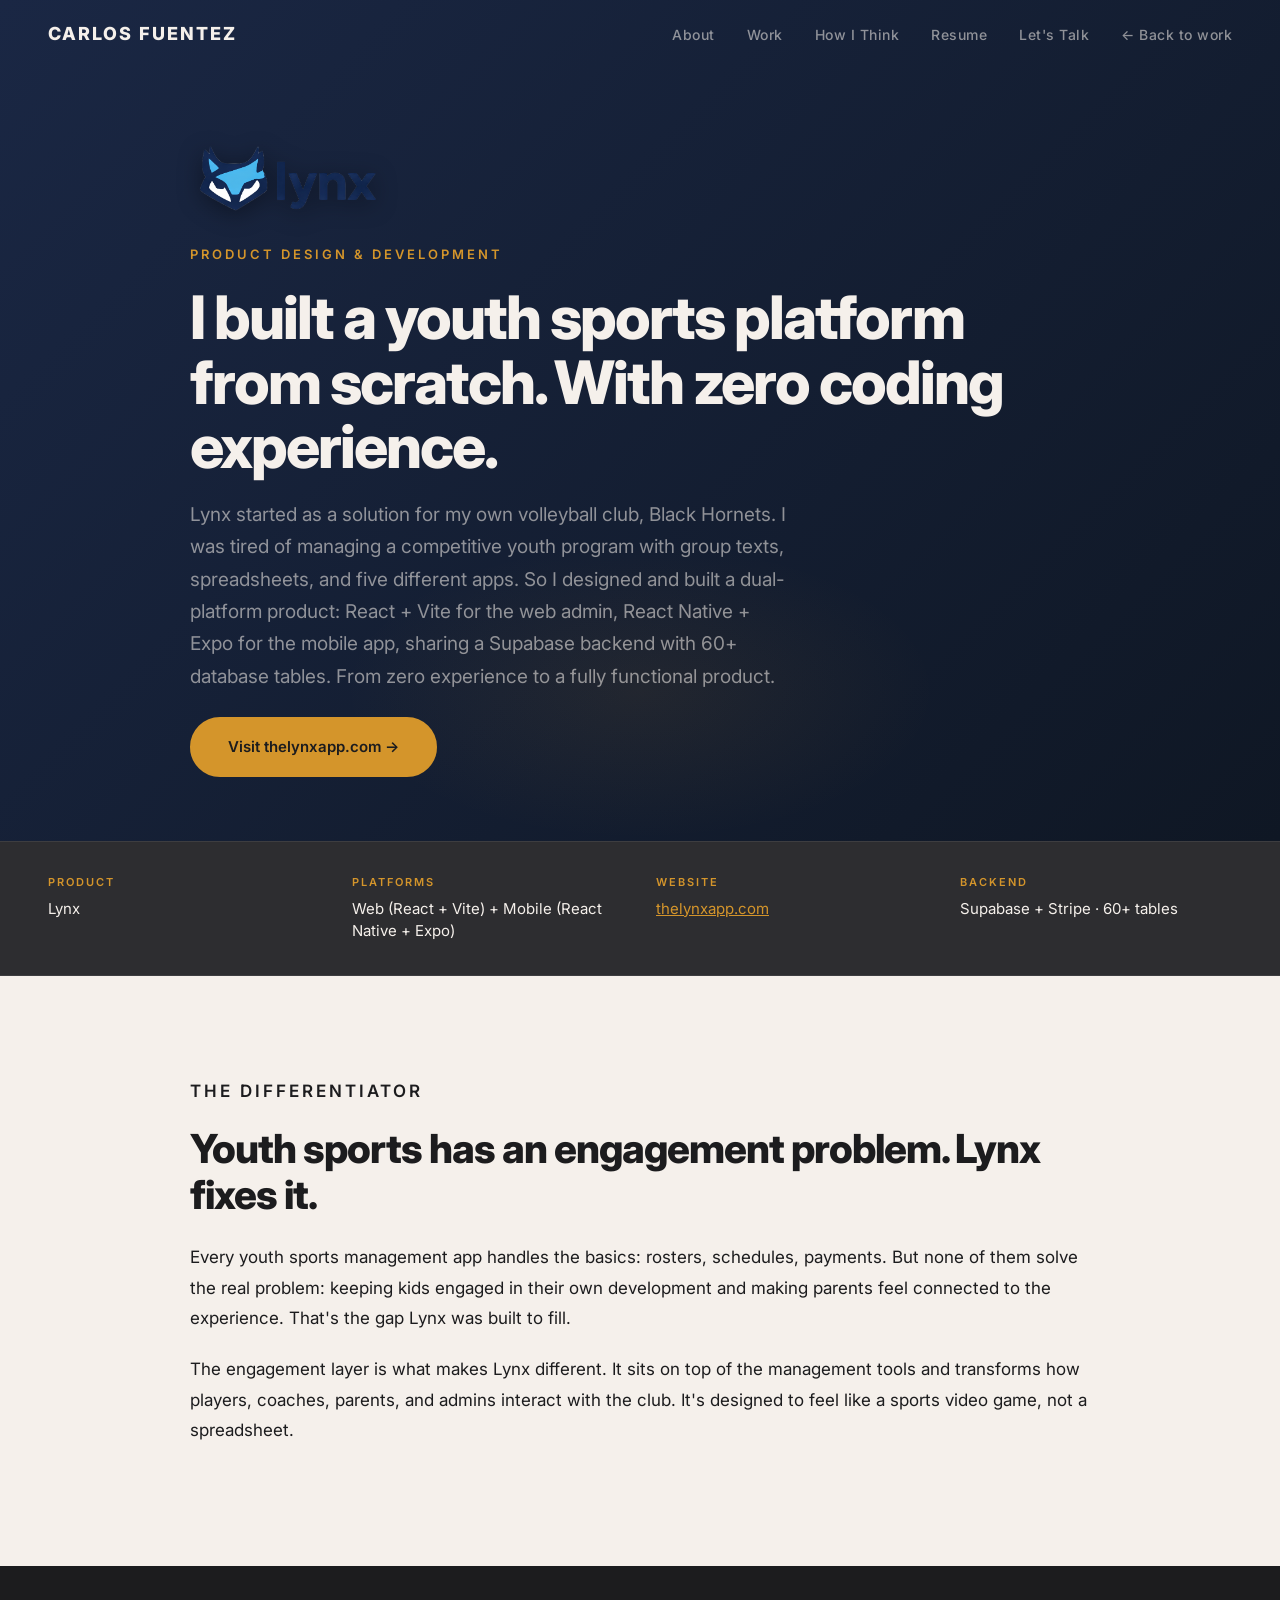
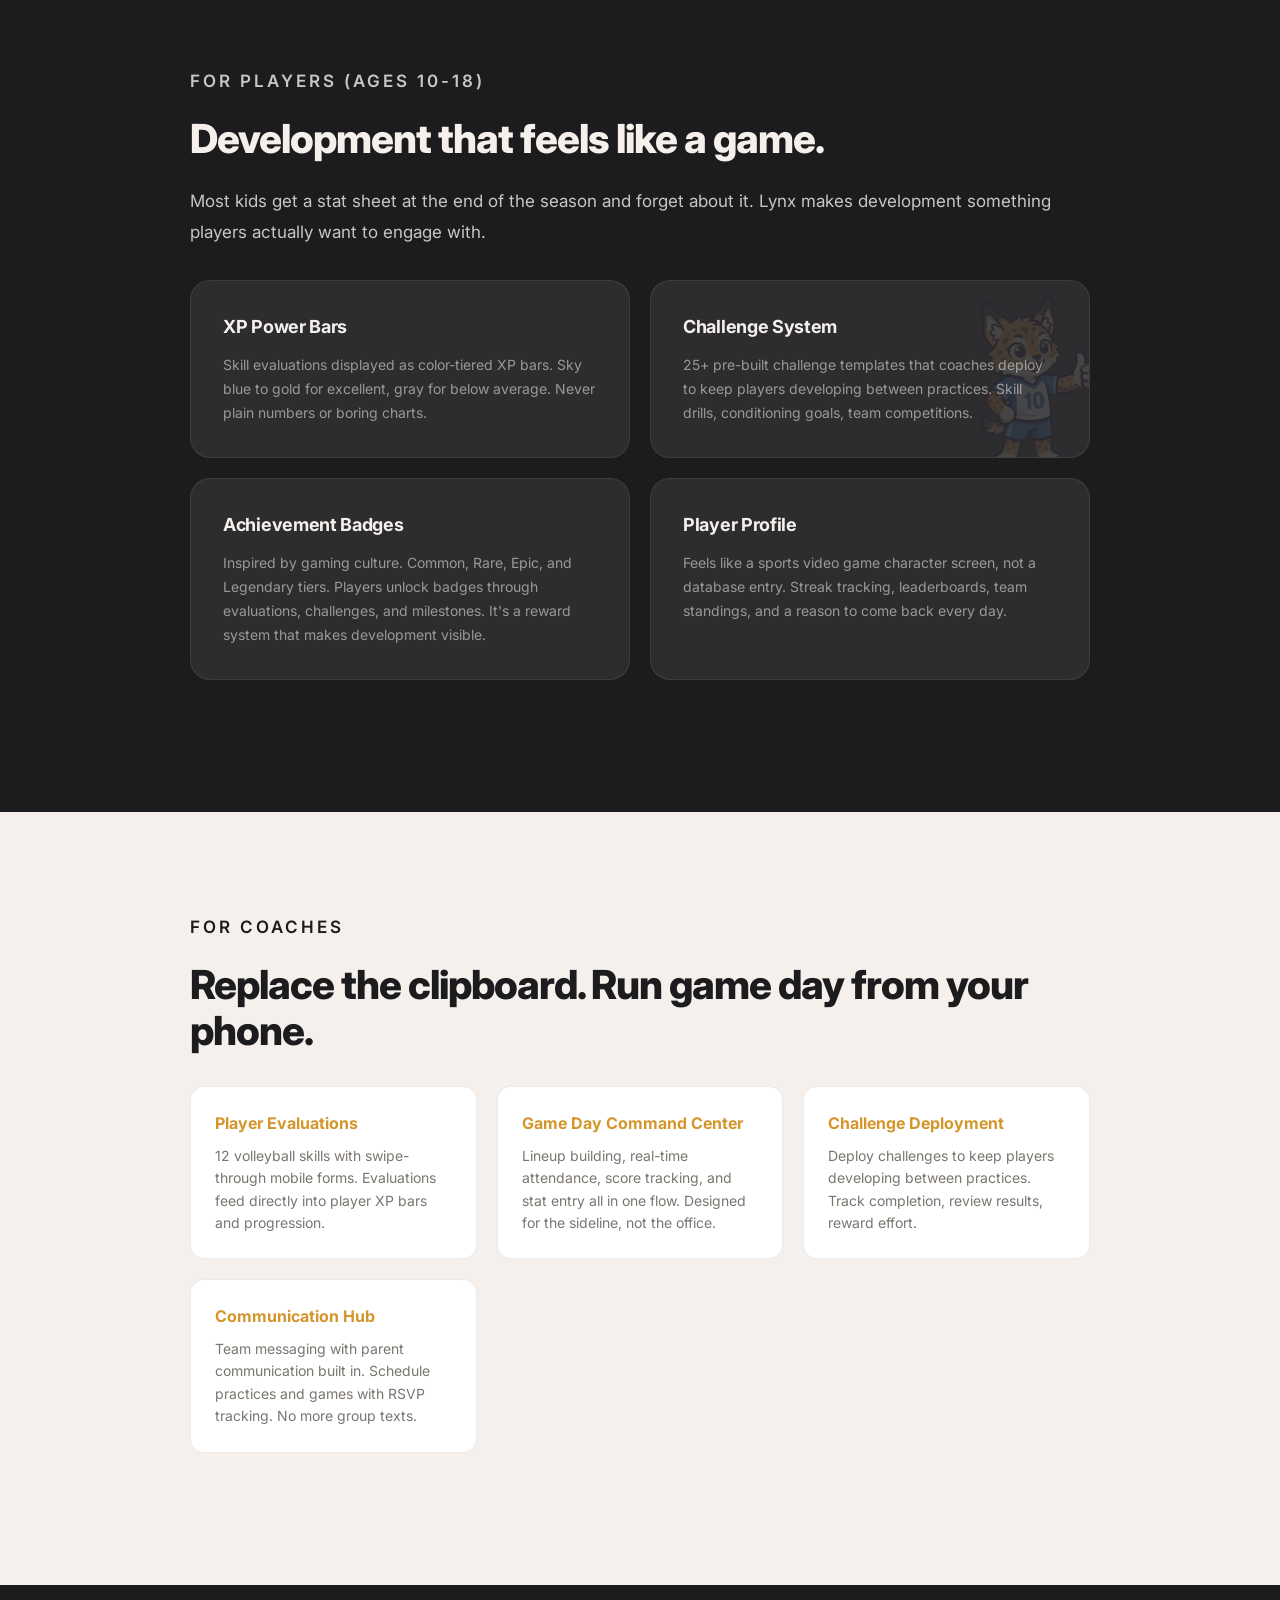
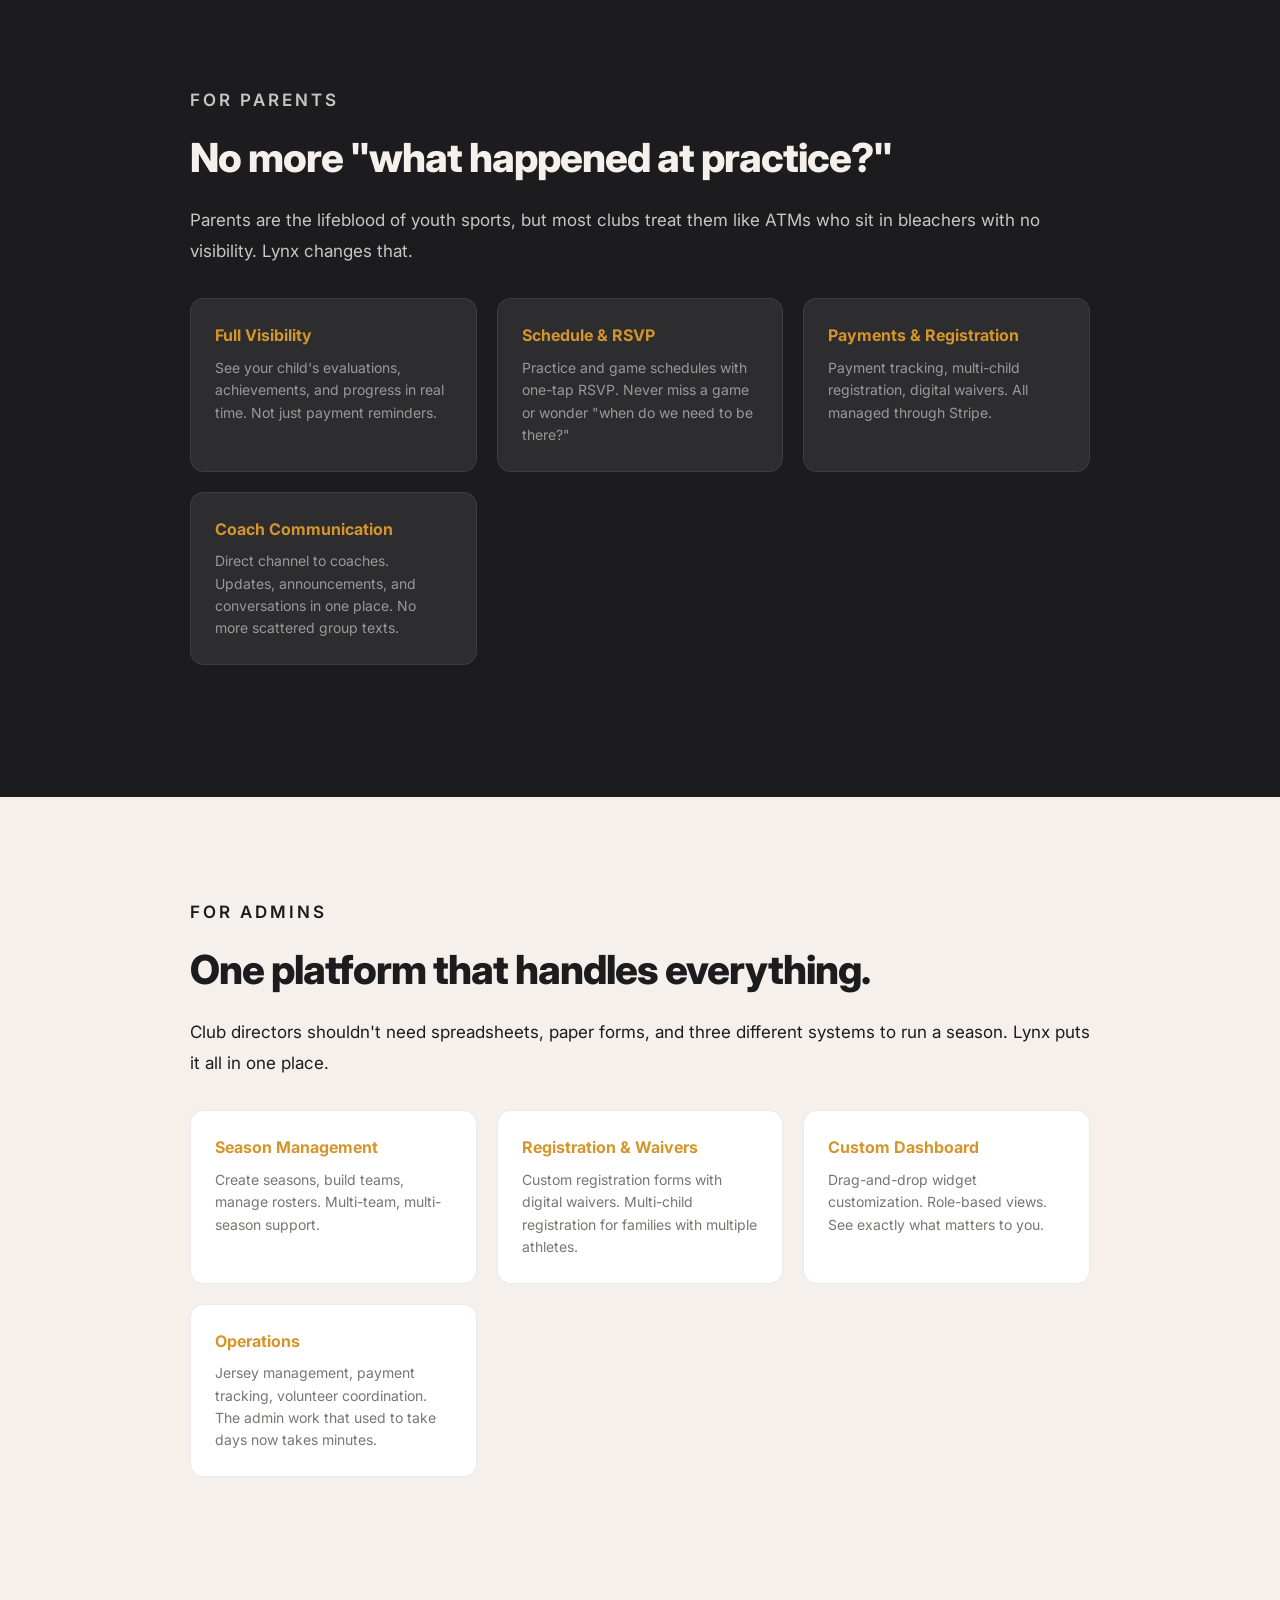
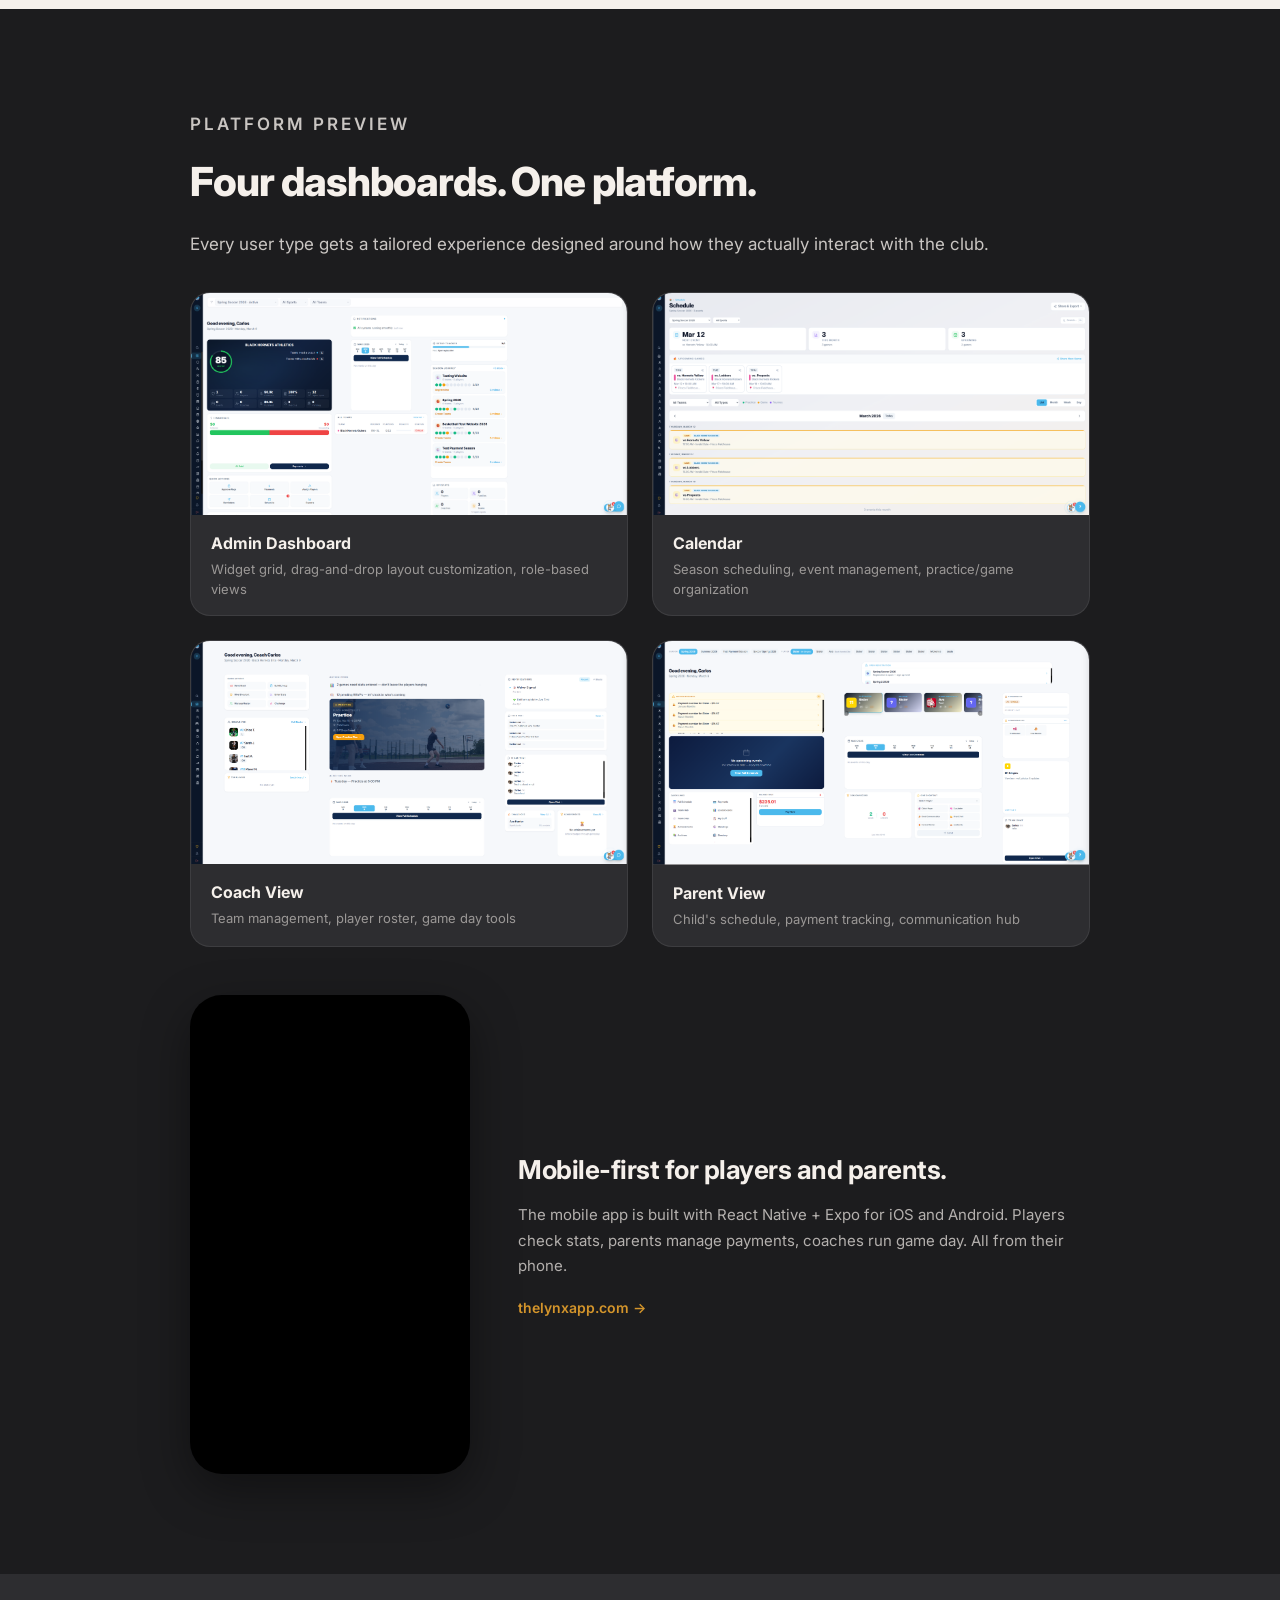
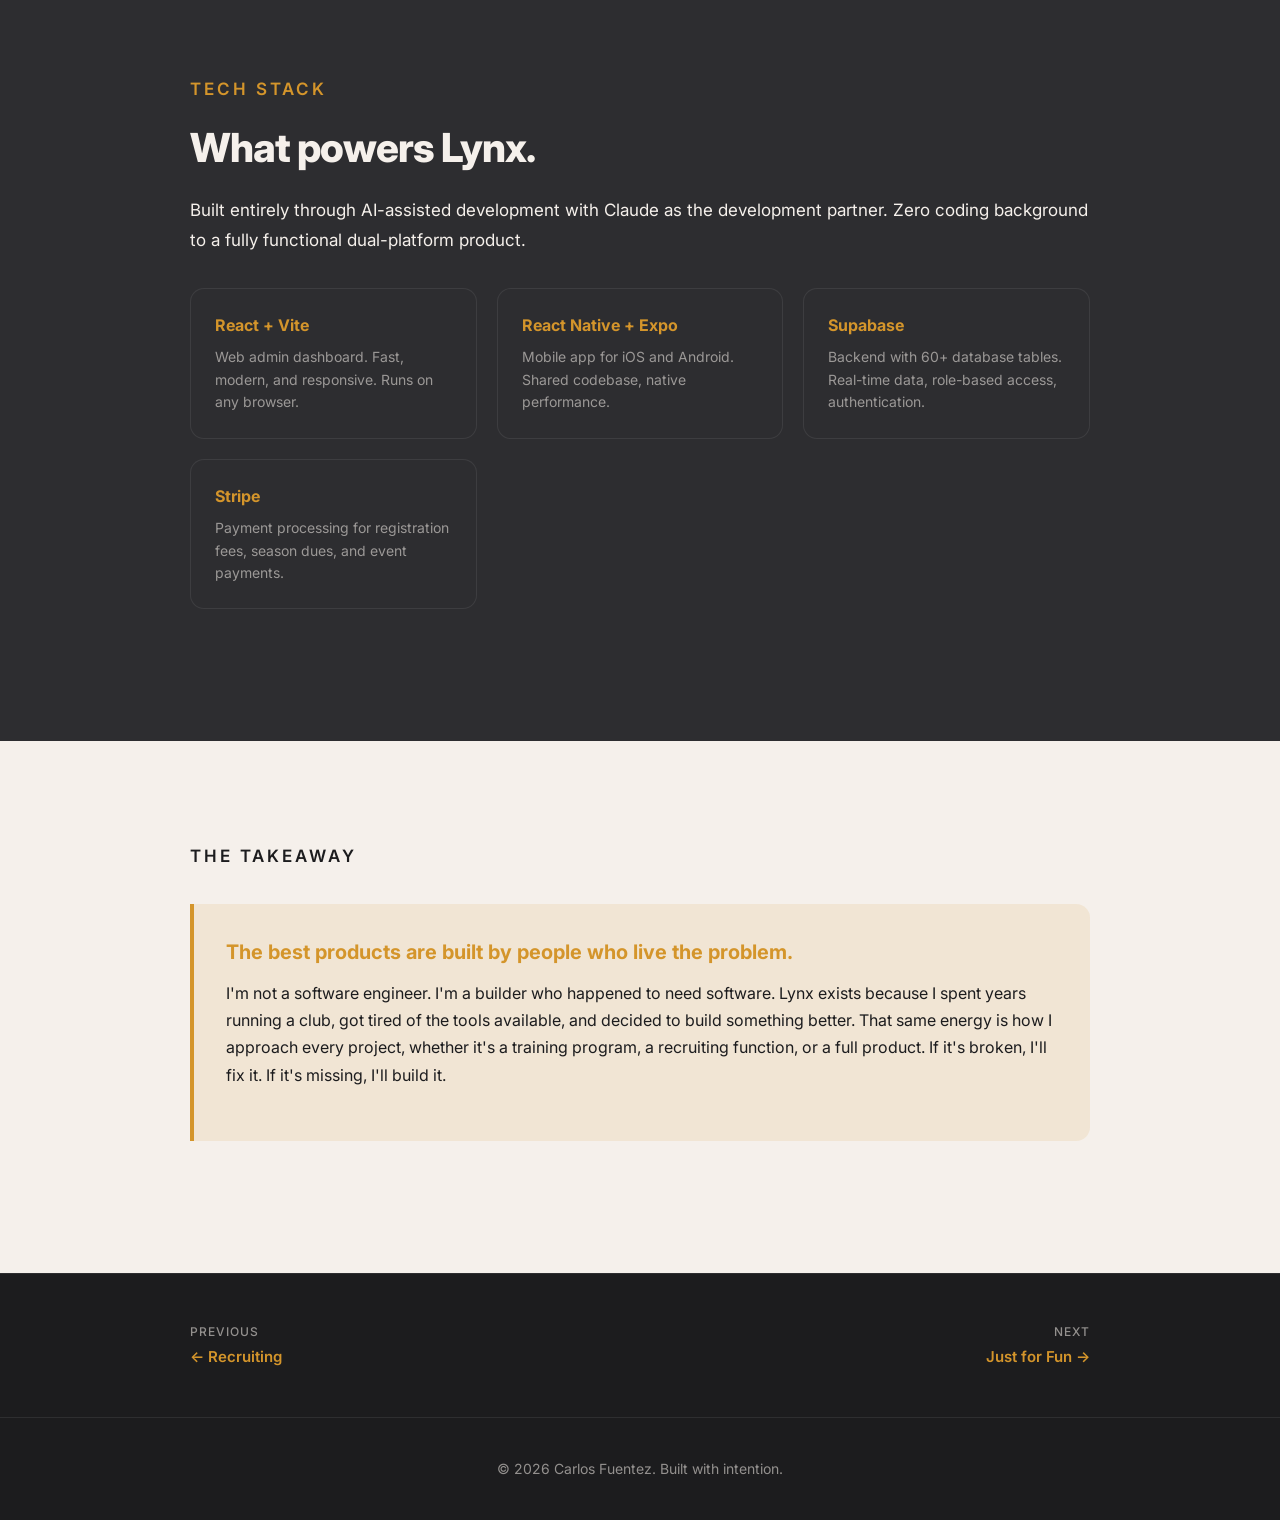
==== commit 8b9b6c1d: "Add all YouTube video embeds - Meet the Nation series, Meet Grant, Meet the Experts, Winners Circle," ====
--- a/lynx.html
+++ b/lynx.html
@@ -236,8 +236,17 @@
 
       <!-- Mobile App -->
       <div class="lynx-mobile-showcase reveal-child">
-        <div class="lynx-phone-frame">
-          <img src="images/lynx mobile signin.jfif" alt="Lynx mobile app sign-in screen on iOS/Android" class="lynx-phone-screen" loading="lazy">
+        <div class="lynx-phone-frame" style="width: 280px; flex-shrink: 0;">
+          <div style="position: relative; width: 100%; padding-top: 177.78%; border-radius: 28px; overflow: hidden; background: #000;">
+            <iframe 
+              src="https://www.youtube.com/embed/VV0iz8SlIZA?rel=0&modestbranding=1" 
+              title="Lynx Mobile App Preview" 
+              frameborder="0" 
+              allow="accelerometer; autoplay; clipboard-write; encrypted-media; gyroscope; picture-in-picture" 
+              allowfullscreen
+              style="position: absolute; top: 0; left: 0; width: 100%; height: 100%; border-radius: 28px;">
+            </iframe>
+          </div>
         </div>
         <div class="lynx-mobile-text">
           <h3>Mobile-first for players and parents.</h3>
